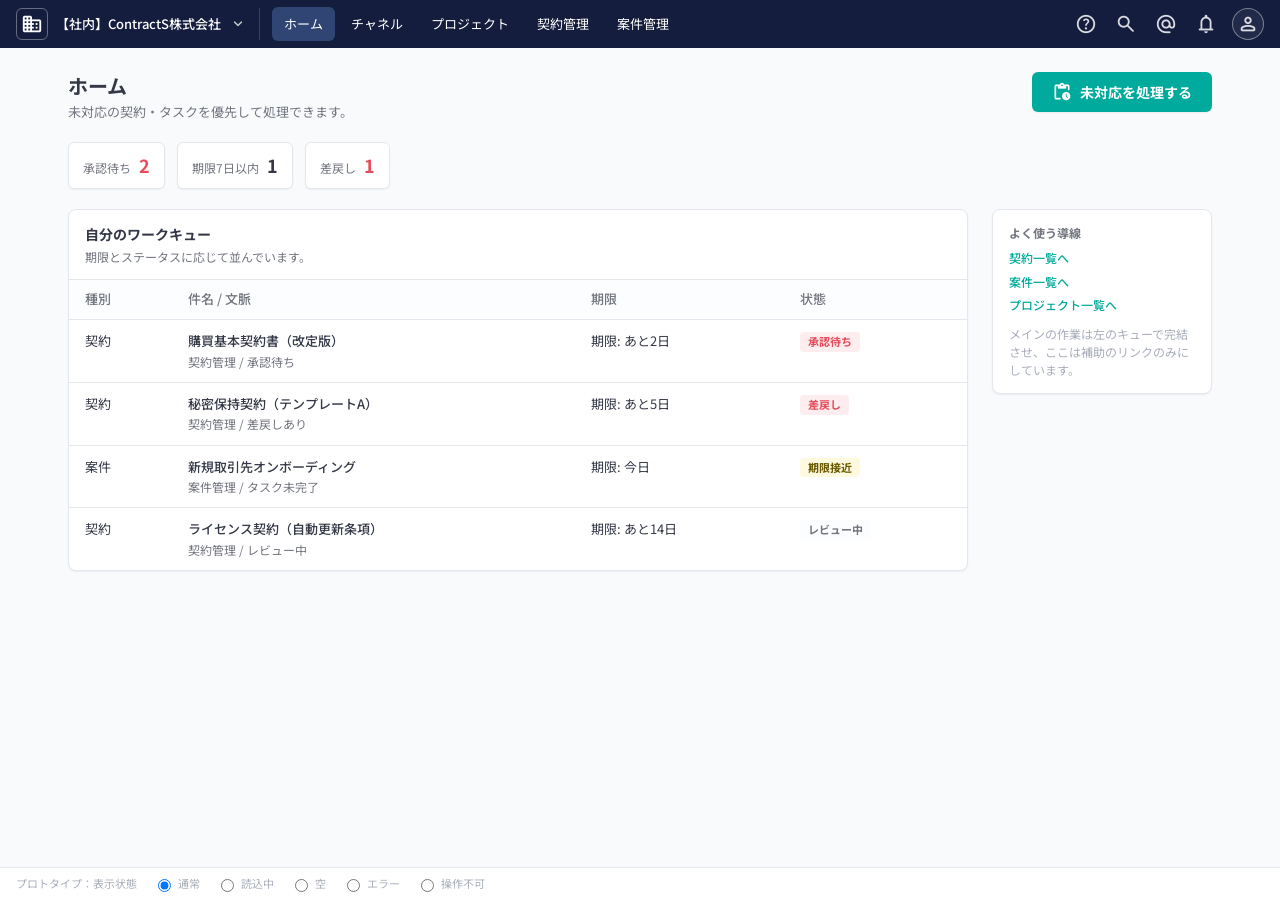
==== samples/clm-home-pending/clm-home-pending-primary.html @ 8ddfb762 "20260402" ====
<!DOCTYPE html>
<html lang="ja">
  <head>
    <meta charset="UTF-8" />
    <meta name="viewport" content="width=device-width, initial-scale=1.0" />
    <title>ContractS CLM — ホーム（未対応優先）</title>
    <link rel="preconnect" href="https://fonts.googleapis.com" />
    <link rel="preconnect" href="https://fonts.gstatic.com" crossorigin />
    <link
      href="https://fonts.googleapis.com/css2?family=Noto+Sans+JP:wght@400;500;700&display=swap"
      rel="stylesheet"
    />
    <link
      href="https://fonts.googleapis.com/css2?family=Material+Symbols+Rounded:opsz,wght,FILL,GRAD@24,400,0,0"
      rel="stylesheet"
    />
    <style>
      :root {
        --nav-bg: #141d3d;
        --nav-active: #314574;
        --nav-divider: rgba(255, 255, 255, 0.16);
        --text-inverse: #ffffff;
        --icon-muted: rgba(255, 255, 255, 0.84);
        --brand-primary: #00aa9c;
        --brand-dark: #008479;
        --page-bg: #f8fafc;
        --text-strong: #353947;
        --text-section: #73767f;
        --text-muted: #a8adba;
        --border-input: #e4e7ed;
        --table-header: #fcfdfe;
        --danger: #e64c5b;
        --danger-subtle: #fdedee;
        --warning-bg: #fff9e0;
        --radius: 6px;
        --shadow-card: 0 1px 2px rgba(20, 29, 61, 0.06);
      }

      * {
        box-sizing: border-box;
      }

      body {
        margin: 0;
        font-family: "Noto Sans JP", sans-serif;
        font-size: 14px;
        line-height: 1.43;
        color: var(--text-strong);
        background: var(--page-bg);
        min-height: 100vh;
        display: flex;
        flex-direction: column;
      }

      .material-symbols-rounded {
        font-size: 22px;
        font-variation-settings: "FILL" 0, "wght" 400, "GRAD" 0, "opsz" 24;
        vertical-align: middle;
        line-height: 1;
      }

      /* Navbar — components/navbar.md */
      .navbar {
        display: flex;
        align-items: center;
        height: 48px;
        padding: 0 16px;
        background: var(--nav-bg);
        color: var(--text-inverse);
        flex-shrink: 0;
        gap: 0;
      }

      .navbar__product {
        display: flex;
        align-items: center;
        gap: 8px;
        padding-right: 12px;
        border-right: 1px solid var(--nav-divider);
        margin-right: 12px;
      }

      .navbar__logo {
        width: 32px;
        height: 32px;
        border: 1px solid rgba(255, 255, 255, 0.35);
        border-radius: var(--radius);
        display: flex;
        align-items: center;
        justify-content: center;
        background: transparent;
        color: var(--text-inverse);
        cursor: pointer;
        padding: 0;
      }

      .navbar__company {
        font-size: 13px;
        font-weight: 500;
        white-space: nowrap;
      }

      .navbar__caret {
        opacity: 0.75;
        font-size: 18px !important;
      }

      .navbar__nav {
        display: flex;
        align-items: center;
        gap: 4px;
        flex: 1;
        min-width: 0;
      }

      .navbar__link {
        color: var(--text-inverse);
        text-decoration: none;
        padding: 8px 12px;
        border-radius: var(--radius);
        font-size: 13px;
        white-space: nowrap;
      }

      .navbar__link:hover {
        background: rgba(255, 255, 255, 0.08);
      }

      .navbar__link--active {
        background: var(--nav-active);
      }

      .navbar__utils {
        display: flex;
        align-items: center;
        gap: 4px;
        margin-left: auto;
      }

      .navbar__icon-btn {
        width: 36px;
        height: 36px;
        border: none;
        background: transparent;
        color: var(--icon-muted);
        border-radius: var(--radius);
        cursor: pointer;
        display: flex;
        align-items: center;
        justify-content: center;
        padding: 0;
      }

      .navbar__icon-btn:hover {
        color: var(--text-inverse);
        background: rgba(255, 255, 255, 0.08);
      }

      .navbar__avatar {
        width: 32px;
        height: 32px;
        border-radius: 50%;
        border: 1px solid rgba(255, 255, 255, 0.4);
        display: flex;
        align-items: center;
        justify-content: center;
        margin-left: 4px;
        color: var(--icon-muted);
        background: rgba(255, 255, 255, 0.06);
      }

      .page {
        flex: 1;
        padding: 24px 28px 80px;
        max-width: 1200px;
        width: 100%;
        margin: 0 auto;
      }

      .page-header {
        display: flex;
        flex-wrap: wrap;
        align-items: flex-start;
        justify-content: space-between;
        gap: 16px;
        margin-bottom: 20px;
      }

      .page-header__titles h1 {
        margin: 0 0 4px;
        font-size: 20px;
        font-weight: 700;
        line-height: 1.35;
      }

      .page-header__titles p {
        margin: 0;
        font-size: 13px;
        color: var(--text-section);
      }

      .btn-primary {
        display: inline-flex;
        align-items: center;
        justify-content: center;
        gap: 8px;
        padding: 10px 20px;
        font-size: 14px;
        font-weight: 700;
        font-family: inherit;
        color: #fff;
        background: var(--brand-primary);
        border: none;
        border-radius: var(--radius);
        cursor: pointer;
        box-shadow: var(--shadow-card);
      }

      .btn-primary:hover:not(:disabled) {
        background: var(--brand-dark);
      }

      .btn-primary:focus-visible {
        outline: 2px solid var(--brand-primary);
        outline-offset: 2px;
      }

      .btn-primary:disabled {
        opacity: 0.45;
        cursor: not-allowed;
        box-shadow: none;
      }

      .summary {
        display: flex;
        flex-wrap: wrap;
        gap: 12px;
        margin-bottom: 20px;
      }

      .summary__item {
        display: flex;
        align-items: baseline;
        gap: 8px;
        padding: 10px 14px;
        background: #fff;
        border: 1px solid var(--border-input);
        border-radius: var(--radius);
        box-shadow: var(--shadow-card);
        cursor: pointer;
        font: inherit;
        color: inherit;
        text-align: left;
      }

      .summary__item:hover {
        border-color: var(--brand-primary);
      }

      .summary__item:focus-visible {
        outline: 2px solid var(--brand-primary);
        outline-offset: 1px;
      }

      .summary__label {
        font-size: 12px;
        color: var(--text-section);
      }

      .summary__value {
        font-size: 18px;
        font-weight: 700;
        color: var(--text-strong);
      }

      .summary__value--danger {
        color: var(--danger);
      }

      .layout {
        display: grid;
        grid-template-columns: 1fr 220px;
        gap: 24px;
        align-items: start;
      }

      @media (max-width: 900px) {
        .layout {
          grid-template-columns: 1fr;
        }
      }

      .panel {
        background: #fff;
        border: 1px solid var(--border-input);
        border-radius: 8px;
        box-shadow: var(--shadow-card);
        overflow: hidden;
      }

      .panel__head {
        padding: 14px 16px;
        border-bottom: 1px solid var(--border-input);
        display: flex;
        align-items: center;
        justify-content: space-between;
        gap: 12px;
        flex-wrap: wrap;
      }

      .panel__head h2 {
        margin: 0;
        font-size: 14px;
        font-weight: 700;
      }

      .panel__head p {
        margin: 4px 0 0;
        font-size: 12px;
        color: var(--text-section);
      }

      .filter-row {
        display: flex;
        flex-wrap: wrap;
        gap: 8px;
        align-items: center;
      }

      .filter-chip {
        font-size: 12px;
        padding: 4px 10px;
        border-radius: 999px;
        border: 1px solid var(--border-input);
        background: #fff;
        cursor: pointer;
        font-family: inherit;
        color: var(--text-section);
      }

      .filter-chip--on {
        border-color: var(--brand-primary);
        background: #dff3f1;
        color: var(--brand-dark);
        font-weight: 700;
      }

      table {
        width: 100%;
        border-collapse: collapse;
        font-size: 13px;
      }

      th {
        text-align: left;
        padding: 10px 16px;
        background: var(--table-header);
        color: var(--text-section);
        font-weight: 500;
        border-bottom: 1px solid var(--border-input);
        white-space: nowrap;
      }

      td {
        padding: 12px 16px;
        border-bottom: 1px solid var(--border-input);
        vertical-align: top;
      }

      tr:last-child td {
        border-bottom: none;
      }

      tbody tr {
        cursor: pointer;
      }

      tbody tr:hover {
        background: #f8fafc;
      }

      tbody tr.is-focused {
        outline: 2px solid var(--brand-primary);
        outline-offset: -2px;
        background: #f1fafb;
      }

      .cell-title {
        font-weight: 500;
        color: var(--text-strong);
      }

      .cell-meta {
        font-size: 12px;
        color: var(--text-section);
        margin-top: 2px;
      }

      .badge {
        display: inline-block;
        font-size: 11px;
        font-weight: 700;
        padding: 2px 8px;
        border-radius: 4px;
        white-space: nowrap;
      }

      .badge--attention {
        background: var(--danger-subtle);
        color: var(--danger);
      }

      .badge--due {
        background: var(--warning-bg);
        color: #6b5900;
      }

      .badge--neutral {
        background: var(--table-header);
        color: var(--text-section);
      }

      .support {
        font-size: 12px;
      }

      .support h3 {
        margin: 0 0 8px;
        font-size: 12px;
        font-weight: 700;
        color: var(--text-section);
      }

      .support ul {
        margin: 0;
        padding: 0;
        list-style: none;
      }

      .support li {
        margin-bottom: 6px;
      }

      .support a {
        color: var(--brand-primary);
        text-decoration: none;
        font-weight: 500;
      }

      .support a:hover {
        text-decoration: underline;
      }

      .support p {
        margin: 12px 0 0;
        color: var(--text-muted);
        line-height: 1.5;
      }

      .empty-block,
      .error-block {
        padding: 40px 24px;
        text-align: center;
      }

      .empty-block p,
      .error-block p {
        margin: 0 0 12px;
        color: var(--text-section);
        font-size: 13px;
      }

      .error-block {
        background: var(--danger-subtle);
      }

      .error-block p {
        color: var(--danger);
        font-weight: 500;
      }

      .btn-ghost {
        font-size: 13px;
        padding: 8px 14px;
        border: 1px solid var(--border-input);
        background: #fff;
        border-radius: var(--radius);
        cursor: pointer;
        font-family: inherit;
      }

      .skeleton {
        animation: sk 1.2s ease-in-out infinite;
        background: linear-gradient(
          90deg,
          #eef1f6 0%,
          #f5f7fa 50%,
          #eef1f6 100%
        );
        background-size: 200% 100%;
        border-radius: 4px;
        height: 14px;
      }

      @keyframes sk {
        0% {
          background-position: 100% 0;
        }
        100% {
          background-position: -100% 0;
        }
      }

      .prototype-footnote {
        position: fixed;
        bottom: 0;
        left: 0;
        right: 0;
        padding: 8px 16px;
        background: #fff;
        border-top: 1px solid var(--border-input);
        font-size: 11px;
        color: var(--text-muted);
        display: flex;
        flex-wrap: wrap;
        align-items: center;
        gap: 8px 16px;
        z-index: 10;
      }

      .prototype-footnote label {
        display: inline-flex;
        align-items: center;
        gap: 4px;
        cursor: pointer;
      }

      .live-region {
        position: absolute;
        width: 1px;
        height: 1px;
        padding: 0;
        margin: -1px;
        overflow: hidden;
        clip: rect(0, 0, 0, 0);
        border: 0;
      }
    </style>
  </head>
  <body>
    <header class="navbar" aria-label="グローバルナビゲーション">
      <div class="navbar__product">
        <button type="button" class="navbar__logo" aria-label="テナントメニュー">
          <span class="material-symbols-rounded">domain</span>
        </button>
        <span class="navbar__company">【社内】ContractS株式会社</span>
        <span class="material-symbols-rounded navbar__caret" aria-hidden="true"
          >expand_more</span
        >
      </div>
      <nav class="navbar__nav" aria-label="主要メニュー">
        <a class="navbar__link navbar__link--active" href="#">ホーム</a>
        <a class="navbar__link" href="#">チャネル</a>
        <a class="navbar__link" href="#">プロジェクト</a>
        <a class="navbar__link" href="#">契約管理</a>
        <a class="navbar__link" href="#">案件管理</a>
      </nav>
      <div class="navbar__utils">
        <button type="button" class="navbar__icon-btn" aria-label="ヘルプ">
          <span class="material-symbols-rounded">help</span>
        </button>
        <button type="button" class="navbar__icon-btn" aria-label="検索">
          <span class="material-symbols-rounded">search</span>
        </button>
        <button type="button" class="navbar__icon-btn" aria-label="アカウント">
          <span class="material-symbols-rounded">alternate_email</span>
        </button>
        <button type="button" class="navbar__icon-btn" aria-label="通知">
          <span class="material-symbols-rounded">notifications</span>
        </button>
        <div class="navbar__avatar" aria-hidden="true">
          <span class="material-symbols-rounded">person</span>
        </div>
      </div>
    </header>

    <main class="page" id="main">
      <div class="page-header">
        <div class="page-header__titles">
          <h1>ホーム</h1>
          <p>未対応の契約・タスクを優先して処理できます。</p>
        </div>
        <button
          type="button"
          class="btn-primary"
          id="btnProcessPending"
          title="未対応の一覧へスクロールし、先頭項目を強調します"
        >
          <span class="material-symbols-rounded" style="font-size: 20px"
            >pending_actions</span
          >
          未対応を処理する
        </button>
      </div>

      <section class="summary" id="summary" aria-label="要約"></section>

      <div class="layout">
        <div class="panel" id="queuePanel">
          <div class="panel__head">
            <div>
              <h2 id="queueTitle">自分のワークキュー</h2>
              <p id="queueDesc">期限とステータスに応じて並んでいます。</p>
            </div>
            <div class="filter-row" id="filterRow" hidden></div>
          </div>
          <div id="tableHost"></div>
        </div>
        <aside class="support panel" style="padding: 14px 16px" aria-label="ショートカット">
          <h3>よく使う導線</h3>
          <ul>
            <li><a href="#">契約一覧へ</a></li>
            <li><a href="#">案件一覧へ</a></li>
            <li><a href="#">プロジェクト一覧へ</a></li>
          </ul>
          <p>メインの作業は左のキューで完結させ、ここは補助のリンクのみにしています。</p>
        </aside>
      </div>
    </main>

    <div class="prototype-footnote" aria-hidden="false">
      <span>プロトタイプ：表示状態</span>
      <label
        ><input type="radio" name="uiState" value="default" checked /> 通常</label
      >
      <label><input type="radio" name="uiState" value="loading" /> 読込中</label>
      <label><input type="radio" name="uiState" value="empty" /> 空</label>
      <label><input type="radio" name="uiState" value="error" /> エラー</label>
      <label
        ><input type="radio" name="uiState" value="disabled" /> 操作不可</label
      >
    </div>

    <div class="live-region" id="live" aria-live="polite"></div>

    <script>
      (function () {
        const ROWS = [
          {
            kind: "契約",
            title: "購買基本契約書（改定版）",
            meta: "契約管理 / 承認待ち",
            due: "期限: あと2日",
            badge: "承認待ち",
            badgeVariant: "attention",
            filter: "approval",
          },
          {
            kind: "契約",
            title: "秘密保持契約（テンプレートA）",
            meta: "契約管理 / 差戻しあり",
            due: "期限: あと5日",
            badge: "差戻し",
            badgeVariant: "attention",
            filter: "returned",
          },
          {
            kind: "案件",
            title: "新規取引先オンボーディング",
            meta: "案件管理 / タスク未完了",
            due: "期限: 今日",
            badge: "期限接近",
            badgeVariant: "due",
            filter: "due",
          },
          {
            kind: "契約",
            title: "ライセンス契約（自動更新条項）",
            meta: "契約管理 / レビュー中",
            due: "期限: あと14日",
            badge: "レビュー中",
            badgeVariant: "neutral",
            filter: "other",
          },
        ];

        const summaryConfig = [
          { key: "approval", label: "承認待ち", value: 2, danger: true },
          { key: "due", label: "期限7日以内", value: 1, danger: false },
          { key: "returned", label: "差戻し", value: 1, danger: true },
        ];

        let uiState = "default";
        let activeFilter = null;

        const els = {
          summary: document.getElementById("summary"),
          tableHost: document.getElementById("tableHost"),
          filterRow: document.getElementById("filterRow"),
          queueTitle: document.getElementById("queueTitle"),
          queueDesc: document.getElementById("queueDesc"),
          btn: document.getElementById("btnProcessPending"),
          live: document.getElementById("live"),
        };

        function announce(msg) {
          els.live.textContent = "";
          requestAnimationFrame(function () {
            els.live.textContent = msg;
          });
        }

        function filteredRows() {
          if (!activeFilter) return ROWS.slice();
          return ROWS.filter(function (r) {
            return r.filter === activeFilter;
          });
        }

        function renderSummary() {
          els.summary.innerHTML = "";
          if (uiState === "loading") {
            for (let i = 0; i < 3; i++) {
              const d = document.createElement("div");
              d.className = "summary__item";
              d.style.cursor = "default";
              d.innerHTML =
                '<span class="summary__label skeleton" style="width:72px"></span><span class="summary__value skeleton" style="width:32px;height:22px"></span>';
              els.summary.appendChild(d);
            }
            return;
          }
          if (uiState === "empty") {
            const d = document.createElement("div");
            d.className = "summary__item";
            d.style.cursor = "default";
            d.innerHTML =
              '<span class="summary__label">未対応</span><span class="summary__value">0</span>';
            els.summary.appendChild(d);
            return;
          }
          if (uiState === "error") {
            const d = document.createElement("div");
            d.className = "summary__item";
            d.style.cursor = "default";
            d.innerHTML =
              '<span class="summary__label">要約</span><span class="summary__value">—</span>';
            els.summary.appendChild(d);
            return;
          }

          summaryConfig.forEach(function (c) {
            const btn = document.createElement("button");
            btn.type = "button";
            btn.className = "summary__item";
            btn.dataset.filter = c.key;
            btn.innerHTML =
              '<span class="summary__label">' +
              c.label +
              '</span><span class="summary__value' +
              (c.danger ? " summary__value--danger" : "") +
              '">' +
              c.value +
              "</span>";
            if (uiState === "disabled") {
              btn.disabled = true;
              btn.style.opacity = "0.55";
              btn.style.cursor = "not-allowed";
            } else {
              btn.addEventListener("click", function () {
                activeFilter = c.key;
                renderFilters();
                renderTable();
                announce(c.label + "で絞り込みました。");
                document.getElementById("queuePanel").scrollIntoView({
                  behavior: "smooth",
                  block: "start",
                });
              });
            }
            els.summary.appendChild(btn);
          });
        }

        function renderFilters() {
          els.filterRow.hidden =
            uiState !== "default" || activeFilter === null;
          if (els.filterRow.hidden) {
            els.filterRow.innerHTML = "";
            return;
          }
          const labels = { approval: "承認待ち", due: "期限7日以内", returned: "差戻し" };
          const chip = document.createElement("button");
          chip.type = "button";
          chip.className = "filter-chip filter-chip--on";
          chip.textContent = labels[activeFilter] + "で絞り込み";
          chip.addEventListener("click", function () {
            activeFilter = null;
            renderFilters();
            renderTable();
            announce("絞り込みを解除しました。");
          });
          els.filterRow.appendChild(chip);
        }

        function renderTable() {
          els.tableHost.innerHTML = "";

          if (uiState === "loading") {
            const wrap = document.createElement("div");
            wrap.style.padding = "16px";
            for (let r = 0; r < 5; r++) {
              const row = document.createElement("div");
              row.style.display = "flex";
              row.style.gap = "12px";
              row.style.marginBottom = "12px";
              row.innerHTML =
                '<div class="skeleton" style="flex:0 0 48px;height:36px"></div><div style="flex:1"><div class="skeleton" style="width:60%;margin-bottom:8px"></div><div class="skeleton" style="width:40%"></div></div>';
              wrap.appendChild(row);
            }
            els.tableHost.appendChild(wrap);
            return;
          }

          if (uiState === "empty") {
            const box = document.createElement("div");
            box.className = "empty-block";
            box.innerHTML =
              "<p>未対応の項目はありません。</p><button type=\"button\" class=\"btn-ghost\" id=\"goList\">契約一覧へ</button>";
            els.tableHost.appendChild(box);
            document.getElementById("goList")?.addEventListener("click", function () {
              announce("契約一覧へ遷移する想定です。");
            });
            return;
          }

          if (uiState === "error") {
            const box = document.createElement("div");
            box.className = "error-block";
            box.innerHTML =
              '<p>ワークキューを読み込めませんでした。</p><button type="button" class="btn-ghost" id="retryQueue">再試行</button>';
            els.tableHost.appendChild(box);
            document.getElementById("retryQueue")?.addEventListener("click", function () {
              uiState = "default";
              syncRadios();
              fullRender();
              announce("再読み込みしました。");
            });
            return;
          }

          const rows = filteredRows();
          const table = document.createElement("table");
          table.innerHTML =
            "<thead><tr><th>種別</th><th>件名 / 文脈</th><th>期限</th><th>状態</th></tr></thead>";
          const tb = document.createElement("tbody");
          rows.forEach(function (r, idx) {
            const tr = document.createElement("tr");
            tr.dataset.rowIndex = String(idx);
            tr.tabIndex = -1;
            tr.innerHTML =
              "<td>" +
              r.kind +
              '</td><td><div class="cell-title">' +
              r.title +
              '</div><div class="cell-meta">' +
              r.meta +
              "</div></td><td>" +
              r.due +
              '</td><td><span class="badge badge--' +
              r.badgeVariant +
              '">' +
              r.badge +
              "</span></td>";
            if (uiState === "disabled") {
              tr.style.opacity = "0.55";
              tr.style.cursor = "not-allowed";
            } else {
              tr.addEventListener("click", function () {
                announce("詳細画面へ遷移する想定です。");
              });
            }
            tb.appendChild(tr);
          });
          table.appendChild(tb);
          els.tableHost.appendChild(table);
        }

        function focusFirstPendingRow() {
          const tr = els.tableHost.querySelector("tbody tr");
          if (!tr) return;
          els.tableHost.querySelectorAll("tbody tr").forEach(function (r) {
            r.classList.remove("is-focused");
          });
          tr.classList.add("is-focused");
          tr.focus?.();
          tr.scrollIntoView({ behavior: "smooth", block: "nearest" });
        }

        function fullRender() {
          els.queueDesc.textContent =
            uiState === "empty"
              ? "現在、対応が必要な項目はありません。"
              : "期限とステータスに応じて並んでいます。";
          renderSummary();
          renderFilters();
          renderTable();
          els.btn.disabled = uiState === "disabled" || uiState === "loading";
          if (uiState === "disabled") {
            els.btn.title = "権限または設定により、この操作は現在できません。";
          } else {
            els.btn.title =
              "未対応の一覧へスクロールし、先頭項目を強調します";
          }
        }

        function syncRadios() {
          document.querySelectorAll('input[name="uiState"]').forEach(function (r) {
            r.checked = r.value === uiState;
          });
        }

        els.btn.addEventListener("click", function () {
          if (els.btn.disabled) return;
          activeFilter = null;
          renderFilters();
          renderTable();
          document.getElementById("queuePanel").scrollIntoView({
            behavior: "smooth",
            block: "start",
          });
          announce("未対応キューの先頭にフォーカスしました。");
          setTimeout(focusFirstPendingRow, 320);
        });

        document.querySelectorAll('input[name="uiState"]').forEach(function (r) {
          r.addEventListener("change", function () {
            if (!r.checked) return;
            uiState = r.value;
            activeFilter = null;
            fullRender();
          });
        });

        fullRender();
      })();
    </script>
  </body>
</html>
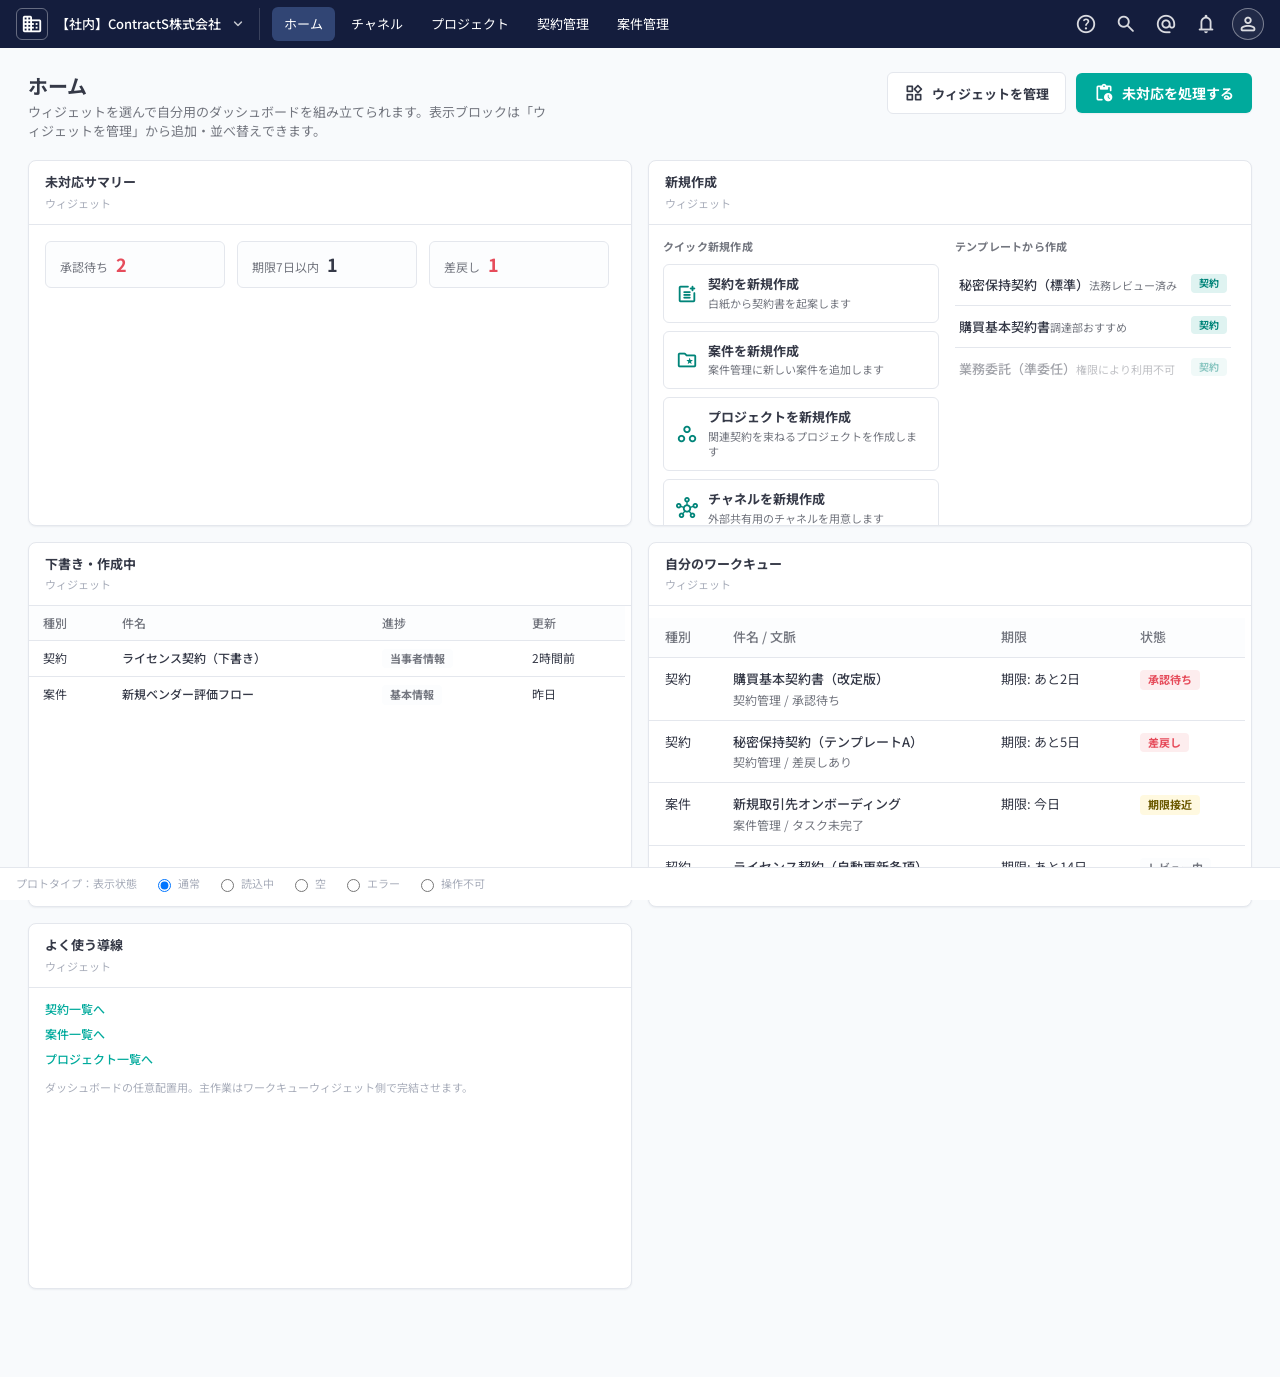
==== commit a7600d96: "2026040202" ====
--- a/samples/clm-home-pending/clm-home-pending-primary.html
+++ b/samples/clm-home-pending/clm-home-pending-primary.html
@@ -3,7 +3,7 @@
   <head>
     <meta charset="UTF-8" />
     <meta name="viewport" content="width=device-width, initial-scale=1.0" />
-    <title>ContractS CLM — ホーム（未対応優先）</title>
+    <title>ContractS CLM — ホーム（ウィジェットダッシュボード）</title>
     <link rel="preconnect" href="https://fonts.googleapis.com" />
     <link rel="preconnect" href="https://fonts.gstatic.com" crossorigin />
     <link
@@ -34,6 +34,8 @@
         --warning-bg: #fff9e0;
         --radius: 6px;
         --shadow-card: 0 1px 2px rgba(20, 29, 61, 0.06);
+        --modal-backdrop: rgba(20, 29, 61, 0.45);
+        --widget-content-height: 300px;
       }
 
       * {
@@ -59,7 +61,6 @@
         line-height: 1;
       }
 
-      /* Navbar — components/navbar.md */
       .navbar {
         display: flex;
         align-items: center;
@@ -68,7 +69,6 @@
         background: var(--nav-bg);
         color: var(--text-inverse);
         flex-shrink: 0;
-        gap: 0;
       }
 
       .navbar__product {
@@ -171,8 +171,8 @@
 
       .page {
         flex: 1;
-        padding: 24px 28px 80px;
-        max-width: 1200px;
+        padding: 24px 28px 88px;
+        max-width: 1400px;
         width: 100%;
         margin: 0 auto;
       }
@@ -197,6 +197,14 @@
         margin: 0;
         font-size: 13px;
         color: var(--text-section);
+        max-width: 520px;
+      }
+
+      .page-header__actions {
+        display: flex;
+        flex-wrap: wrap;
+        gap: 10px;
+        align-items: center;
       }
 
       .btn-primary {
@@ -204,7 +212,7 @@
         align-items: center;
         justify-content: center;
         gap: 8px;
-        padding: 10px 20px;
+        padding: 10px 18px;
         font-size: 14px;
         font-weight: 700;
         font-family: inherit;
@@ -231,100 +239,333 @@
         box-shadow: none;
       }
 
-      .summary {
-        display: flex;
-        flex-wrap: wrap;
-        gap: 12px;
-        margin-bottom: 20px;
-      }
-
-      .summary__item {
-        display: flex;
-        align-items: baseline;
+      .btn-secondary {
+        display: inline-flex;
+        align-items: center;
         gap: 8px;
-        padding: 10px 14px;
+        padding: 10px 16px;
+        font-size: 13px;
+        font-weight: 700;
+        font-family: inherit;
+        color: var(--text-strong);
         background: #fff;
         border: 1px solid var(--border-input);
         border-radius: var(--radius);
-        box-shadow: var(--shadow-card);
         cursor: pointer;
-        font: inherit;
-        color: inherit;
-        text-align: left;
-      }
-
-      .summary__item:hover {
+      }
+
+      .btn-secondary:hover:not(:disabled) {
         border-color: var(--brand-primary);
-      }
-
-      .summary__item:focus-visible {
-        outline: 2px solid var(--brand-primary);
-        outline-offset: 1px;
-      }
-
-      .summary__label {
-        font-size: 12px;
+        color: var(--brand-dark);
+      }
+
+      .btn-secondary:disabled {
+        opacity: 0.45;
+        cursor: not-allowed;
+      }
+
+      .dashboard {
+        display: flex;
+        flex-direction: column;
+        gap: 16px;
+      }
+
+      .dashboard__empty {
+        padding: 48px 24px;
+        text-align: center;
+        background: #fff;
+        border: 1px dashed var(--border-input);
+        border-radius: 8px;
         color: var(--text-section);
-      }
-
-      .summary__value {
-        font-size: 18px;
-        font-weight: 700;
-        color: var(--text-strong);
-      }
-
-      .summary__value--danger {
-        color: var(--danger);
-      }
-
-      .layout {
-        display: grid;
-        grid-template-columns: 1fr 220px;
-        gap: 24px;
-        align-items: start;
-      }
-
-      @media (max-width: 900px) {
-        .layout {
-          grid-template-columns: 1fr;
-        }
-      }
-
-      .panel {
+        font-size: 14px;
+      }
+
+      .dashboard__empty button {
+        margin-top: 12px;
+      }
+
+      .widget {
         background: #fff;
         border: 1px solid var(--border-input);
         border-radius: 8px;
         box-shadow: var(--shadow-card);
         overflow: hidden;
-      }
-
-      .panel__head {
-        padding: 14px 16px;
+        min-width: 0;
+        display: flex;
+        flex-direction: column;
+        min-height: 0;
+      }
+
+      .widget--span-full {
+        grid-column: 1 / -1;
+      }
+
+      .widget__head {
+        padding: 12px 16px;
         border-bottom: 1px solid var(--border-input);
         display: flex;
         align-items: center;
         justify-content: space-between;
+        gap: 8px;
+        flex-shrink: 0;
+        min-height: 48px;
+        box-sizing: border-box;
+      }
+
+      .widget__head h2 {
+        margin: 0;
+        font-size: 13px;
+        font-weight: 700;
+        color: var(--text-strong);
+      }
+
+      .widget__head span {
+        font-size: 11px;
+        color: var(--text-muted);
+        font-weight: 400;
+      }
+
+      .widget__body {
+        padding: 0;
+      }
+
+      .widget__body-outer {
+        flex: 1 1 auto;
+        min-height: var(--widget-content-height);
+        height: var(--widget-content-height);
+        max-height: var(--widget-content-height);
+        overflow-x: auto;
+        overflow-y: auto;
+        scrollbar-gutter: stable;
+      }
+
+      .widget__body-outer::-webkit-scrollbar {
+        width: 6px;
+      }
+
+      .widget__body-outer::-webkit-scrollbar-thumb {
+        background: var(--border-input);
+        border-radius: 3px;
+      }
+
+      .dashboard-grid {
+        display: grid;
+        grid-template-columns: repeat(12, 1fr);
+        gap: 16px;
+        align-items: stretch;
+      }
+
+      /* 1画面に横並びで2ウィジェット（各6/12カラム） */
+      .dashboard-grid > .widget {
+        grid-column: span 6;
+      }
+
+      @media (max-width: 960px) {
+        .dashboard-grid > .widget {
+          grid-column: 1 / -1;
+        }
+
+        :root {
+          --widget-content-height: min(300px, 48vh);
+        }
+      }
+
+      .create-widget-inner {
+        display: grid;
+        grid-template-columns: 1fr 1fr;
+        gap: 16px;
+        padding: 14px;
+      }
+
+      /* ウィジェット幅が半分のときは新規作成ブロックを縦積み */
+      @media (max-width: 1200px) {
+        .create-widget-inner {
+          grid-template-columns: 1fr;
+        }
+      }
+
+      .create-section__title {
+        margin: 0 0 10px;
+        font-size: 11px;
+        font-weight: 700;
+        color: var(--text-section);
+        letter-spacing: 0.02em;
+      }
+
+      .create-actions {
+        display: flex;
+        flex-direction: column;
+        gap: 8px;
+      }
+
+      .create-action-btn {
+        display: flex;
+        align-items: center;
+        gap: 10px;
+        padding: 10px 12px;
+        border: 1px solid var(--border-input);
+        background: #fff;
+        border-radius: var(--radius);
+        cursor: pointer;
+        text-align: left;
+        font: inherit;
+        color: var(--text-strong);
+        transition: border-color 0.12s ease, background 0.12s ease;
+      }
+
+      .create-action-btn .material-symbols-rounded {
+        color: var(--brand-dark);
+        font-size: 22px;
+      }
+
+      .create-action-btn:hover:not(:disabled) {
+        border-color: var(--brand-primary);
+        background: #f1fafb;
+      }
+
+      .create-action-btn:disabled {
+        opacity: 0.45;
+        cursor: not-allowed;
+      }
+
+      .create-action-btn__text strong {
+        display: block;
+        font-size: 13px;
+        font-weight: 700;
+      }
+
+      .create-action-btn__text span {
+        display: block;
+        font-size: 11px;
+        color: var(--text-section);
+        margin-top: 2px;
+      }
+
+      .template-list {
+        margin: 0;
+        padding: 0;
+        list-style: none;
+      }
+
+      .template-list li {
+        border-bottom: 1px solid var(--border-input);
+      }
+
+      .template-list li:last-child {
+        border-bottom: none;
+      }
+
+      .template-list button {
+        width: 100%;
+        display: flex;
+        align-items: flex-start;
+        justify-content: space-between;
         gap: 12px;
+        padding: 10px 4px;
+        border: none;
+        background: transparent;
+        cursor: pointer;
+        font: inherit;
+        text-align: left;
+        color: inherit;
+        border-radius: 4px;
+      }
+
+      .template-list button:hover:not(:disabled) {
+        background: var(--page-bg);
+      }
+
+      .template-list button:disabled {
+        opacity: 0.45;
+        cursor: not-allowed;
+      }
+
+      .template-list__name {
+        font-size: 13px;
+        font-weight: 500;
+        color: var(--text-strong);
+      }
+
+      .template-list__meta {
+        font-size: 11px;
+        color: var(--text-section);
+        margin-top: 2px;
+      }
+
+      .template-list__kind {
+        flex-shrink: 0;
+        font-size: 10px;
+        font-weight: 700;
+        color: var(--brand-dark);
+        background: #dff3f1;
+        padding: 2px 8px;
+        border-radius: 4px;
+      }
+
+      .drafts-table-wrap {
+        overflow-x: auto;
+      }
+
+      .drafts-table-wrap table {
+        font-size: 12px;
+      }
+
+      .drafts-table-wrap th,
+      .drafts-table-wrap td {
+        padding: 8px 14px;
+      }
+
+      .kpi-row {
+        display: flex;
         flex-wrap: wrap;
-      }
-
-      .panel__head h2 {
-        margin: 0;
-        font-size: 14px;
-        font-weight: 700;
-      }
-
-      .panel__head p {
-        margin: 4px 0 0;
+        gap: 12px;
+        padding: 16px;
+      }
+
+      .kpi-tile {
+        flex: 1 1 140px;
+        min-width: 120px;
+        display: flex;
+        align-items: baseline;
+        gap: 8px;
+        padding: 10px 14px;
+        border: 1px solid var(--border-input);
+        border-radius: var(--radius);
+        cursor: pointer;
+        font: inherit;
+        color: inherit;
+        text-align: left;
+        background: var(--table-header);
+      }
+
+      .kpi-tile:hover:not(:disabled) {
+        border-color: var(--brand-primary);
+      }
+
+      .kpi-tile:disabled {
+        opacity: 0.55;
+        cursor: not-allowed;
+      }
+
+      .kpi-tile__label {
         font-size: 12px;
         color: var(--text-section);
       }
 
+      .kpi-tile__value {
+        font-size: 18px;
+        font-weight: 700;
+      }
+
+      .kpi-tile__value--danger {
+        color: var(--danger);
+      }
+
       .filter-row {
+        padding: 0 16px 12px;
         display: flex;
         flex-wrap: wrap;
         gap: 8px;
-        align-items: center;
       }
 
       .filter-chip {
@@ -420,46 +661,67 @@
         color: var(--text-section);
       }
 
-      .support {
+      .shortcuts-body {
+        padding: 12px 16px 16px;
         font-size: 12px;
       }
 
-      .support h3 {
-        margin: 0 0 8px;
-        font-size: 12px;
-        font-weight: 700;
-        color: var(--text-section);
-      }
-
-      .support ul {
+      .shortcuts-body ul {
         margin: 0;
         padding: 0;
         list-style: none;
       }
 
-      .support li {
-        margin-bottom: 6px;
-      }
-
-      .support a {
+      .shortcuts-body li {
+        margin-bottom: 8px;
+      }
+
+      .shortcuts-body a {
         color: var(--brand-primary);
         text-decoration: none;
         font-weight: 500;
       }
 
-      .support a:hover {
+      .shortcuts-body a:hover {
         text-decoration: underline;
       }
 
-      .support p {
+      .shortcuts-body p {
         margin: 12px 0 0;
         color: var(--text-muted);
         line-height: 1.5;
+        font-size: 11px;
+      }
+
+      .news-body {
+        padding: 12px 16px 16px;
+        font-size: 13px;
+      }
+
+      .news-item {
+        padding: 10px 0;
+        border-bottom: 1px solid var(--border-input);
+      }
+
+      .news-item:last-child {
+        border-bottom: none;
+        padding-bottom: 0;
+      }
+
+      .news-item__date {
+        font-size: 11px;
+        color: var(--text-muted);
+        margin-bottom: 4px;
+      }
+
+      .news-item__title {
+        font-weight: 500;
+        color: var(--text-strong);
       }
 
       .empty-block,
       .error-block {
-        padding: 40px 24px;
+        padding: 32px 20px;
         text-align: center;
       }
 
@@ -509,6 +771,163 @@
         100% {
           background-position: -100% 0;
         }
+      }
+
+      .modal-backdrop {
+        position: fixed;
+        inset: 0;
+        background: var(--modal-backdrop);
+        z-index: 100;
+        display: flex;
+        align-items: center;
+        justify-content: center;
+        padding: 24px;
+        opacity: 0;
+        pointer-events: none;
+        transition: opacity 0.15s ease;
+      }
+
+      .modal-backdrop.is-open {
+        opacity: 1;
+        pointer-events: auto;
+      }
+
+      .modal {
+        background: #fff;
+        border-radius: 8px;
+        box-shadow: 0 12px 40px rgba(20, 29, 61, 0.18);
+        width: 100%;
+        max-width: 480px;
+        max-height: min(88vh, 640px);
+        display: flex;
+        flex-direction: column;
+        overflow: hidden;
+      }
+
+      .modal__head {
+        padding: 16px 20px;
+        border-bottom: 1px solid var(--border-input);
+        display: flex;
+        align-items: flex-start;
+        justify-content: space-between;
+        gap: 12px;
+      }
+
+      .modal__head h2 {
+        margin: 0;
+        font-size: 16px;
+        font-weight: 700;
+      }
+
+      .modal__head p {
+        margin: 6px 0 0;
+        font-size: 12px;
+        color: var(--text-section);
+        line-height: 1.45;
+      }
+
+      .modal__close {
+        flex-shrink: 0;
+        width: 36px;
+        height: 36px;
+        border: none;
+        background: transparent;
+        border-radius: var(--radius);
+        cursor: pointer;
+        color: var(--text-section);
+        display: flex;
+        align-items: center;
+        justify-content: center;
+      }
+
+      .modal__close:hover {
+        background: var(--page-bg);
+        color: var(--text-strong);
+      }
+
+      .modal__body {
+        padding: 16px 20px;
+        overflow-y: auto;
+        flex: 1;
+      }
+
+      .modal__foot {
+        padding: 12px 20px 16px;
+        border-top: 1px solid var(--border-input);
+        display: flex;
+        justify-content: flex-end;
+        gap: 10px;
+        flex-wrap: wrap;
+      }
+
+      .widget-picker__item {
+        display: flex;
+        align-items: flex-start;
+        gap: 12px;
+        padding: 12px 0;
+        border-bottom: 1px solid var(--border-input);
+      }
+
+      .widget-picker__item:last-child {
+        border-bottom: none;
+      }
+
+      .widget-picker__item input {
+        margin-top: 3px;
+        width: 16px;
+        height: 16px;
+        accent-color: var(--brand-primary);
+      }
+
+      .widget-picker__text strong {
+        display: block;
+        font-size: 14px;
+        font-weight: 700;
+        margin-bottom: 4px;
+      }
+
+      .widget-picker__text span {
+        font-size: 12px;
+        color: var(--text-section);
+        line-height: 1.45;
+      }
+
+      .order-hint {
+        font-size: 11px;
+        color: var(--text-muted);
+        margin-top: 12px;
+        line-height: 1.5;
+      }
+
+      .order-list {
+        list-style: none;
+        margin: 12px 0 0;
+        padding: 0;
+      }
+
+      .order-list li {
+        display: flex;
+        align-items: center;
+        gap: 8px;
+        padding: 6px 0;
+        font-size: 13px;
+      }
+
+      .order-list button {
+        width: 28px;
+        height: 28px;
+        border: 1px solid var(--border-input);
+        background: #fff;
+        border-radius: 4px;
+        cursor: pointer;
+        font-size: 14px;
+        line-height: 1;
+        color: var(--text-section);
+      }
+
+      .order-list button:disabled {
+        opacity: 0.35;
+        cursor: not-allowed;
       }
 
       .prototype-footnote {
@@ -588,45 +1007,74 @@
       <div class="page-header">
         <div class="page-header__titles">
           <h1>ホーム</h1>
-          <p>未対応の契約・タスクを優先して処理できます。</p>
+          <p>
+            ウィジェットを選んで自分用のダッシュボードを組み立てられます。表示ブロックは「ウィジェットを管理」から追加・並べ替えできます。
+          </p>
         </div>
-        <button
-          type="button"
-          class="btn-primary"
-          id="btnProcessPending"
-          title="未対応の一覧へスクロールし、先頭項目を強調します"
-        >
-          <span class="material-symbols-rounded" style="font-size: 20px"
-            >pending_actions</span
+        <div class="page-header__actions">
+          <button type="button" class="btn-secondary" id="btnWidgetModal">
+            <span class="material-symbols-rounded" style="font-size: 20px"
+              >widgets</span
+            >
+            ウィジェットを管理
+          </button>
+          <button
+            type="button"
+            class="btn-primary"
+            id="btnProcessPending"
+            title="ワークキューウィジェットへ移動し、先頭行を強調します"
           >
-          未対応を処理する
-        </button>
+            <span class="material-symbols-rounded" style="font-size: 20px"
+              >pending_actions</span
+            >
+            未対応を処理する
+          </button>
+        </div>
       </div>
 
-      <section class="summary" id="summary" aria-label="要約"></section>
-
-      <div class="layout">
-        <div class="panel" id="queuePanel">
-          <div class="panel__head">
-            <div>
-              <h2 id="queueTitle">自分のワークキュー</h2>
-              <p id="queueDesc">期限とステータスに応じて並んでいます。</p>
-            </div>
-            <div class="filter-row" id="filterRow" hidden></div>
+      <div class="dashboard" id="dashboard"></div>
+    </main>
+
+    <div
+      class="modal-backdrop"
+      id="widgetModal"
+      role="dialog"
+      aria-modal="true"
+      aria-labelledby="widgetModalTitle"
+      hidden
+    >
+      <div class="modal">
+        <div class="modal__head">
+          <div>
+            <h2 id="widgetModalTitle">ウィジェットを管理</h2>
+            <p>
+              チェックをオンにしたブロックだけをホームに表示します。並び順は一覧の上下ボタンで変更できます。
+            </p>
           </div>
-          <div id="tableHost"></div>
+          <button
+            type="button"
+            class="modal__close"
+            id="widgetModalClose"
+            aria-label="閉じる"
+          >
+            <span class="material-symbols-rounded">close</span>
+          </button>
         </div>
-        <aside class="support panel" style="padding: 14px 16px" aria-label="ショートカット">
-          <h3>よく使う導線</h3>
-          <ul>
-            <li><a href="#">契約一覧へ</a></li>
-            <li><a href="#">案件一覧へ</a></li>
-            <li><a href="#">プロジェクト一覧へ</a></li>
-          </ul>
-          <p>メインの作業は左のキューで完結させ、ここは補助のリンクのみにしています。</p>
-        </aside>
+        <div class="modal__body">
+          <div id="widgetCheckboxes"></div>
+          <p class="order-hint">表示するウィジェットの並び（上から順に配置されます）</p>
+          <ul class="order-list" id="widgetOrderList" aria-label="ウィジェットの並び順"></ul>
+        </div>
+        <div class="modal__foot">
+          <button type="button" class="btn-ghost" id="widgetModalCancel">
+            キャンセル
+          </button>
+          <button type="button" class="btn-primary" id="widgetModalApply">
+            画面に反映
+          </button>
+        </div>
       </div>
-    </main>
+    </div>
 
     <div class="prototype-footnote" aria-hidden="false">
       <span>プロトタイプ：表示状態</span>
@@ -645,6 +1093,56 @@
 
     <script>
       (function () {
+        const WIDGET_DEFS = {
+          kpi: {
+            title: "未対応サマリー",
+            desc: "承認待ち・期限7日以内・差戻しの件数を一覧します。",
+            className: "widget--kpi",
+          },
+          create: {
+            title: "新規作成",
+            desc: "契約・案件・プロジェクトのクイック作成と、テンプレートからの作成導線です。",
+            className: "widget--create",
+          },
+          drafts: {
+            title: "下書き・作成中",
+            desc: "保存済みの下書きや入力途中の新規作成を再開できます。",
+            className: "widget--drafts",
+          },
+          queue: {
+            title: "自分のワークキュー",
+            desc: "未対応の契約・案件タスクをテーブルで表示します。",
+            className: "widget--queue",
+          },
+          shortcuts: {
+            title: "よく使う導線",
+            desc: "契約・案件・プロジェクト一覧へのショートカットです。",
+            className: "widget--shortcuts",
+          },
+          news: {
+            title: "お知らせ",
+            desc: "運営からの周知やリリース情報をコンパクトに表示します。",
+            className: "widget--news",
+          },
+        };
+
+        const DEFAULT_ORDER = [
+          "kpi",
+          "create",
+          "drafts",
+          "queue",
+          "shortcuts",
+          "news",
+        ];
+        const DEFAULT_ENABLED = {
+          kpi: true,
+          create: true,
+          drafts: true,
+          queue: true,
+          shortcuts: true,
+          news: false,
+        };
+
         const ROWS = [
           {
             kind: "契約",
@@ -690,16 +1188,69 @@
           { key: "returned", label: "差戻し", value: 1, danger: true },
         ];
 
+        const NEWS_ITEMS = [
+          { date: "2026-04-01", title: "テンプレート「購買基本」の改定が利用可能になりました" },
+          { date: "2026-03-28", title: "メンテナンス予告: 4月5日 2:00〜4:00" },
+        ];
+
+        const CREATE_TEMPLATES = [
+          {
+            id: "t1",
+            name: "秘密保持契約（標準）",
+            meta: "法務レビュー済み",
+            kind: "契約",
+            disabled: false,
+          },
+          {
+            id: "t2",
+            name: "購買基本契約書",
+            meta: "調達部おすすめ",
+            kind: "契約",
+            disabled: false,
+          },
+          {
+            id: "t3",
+            name: "業務委託（準委任）",
+            meta: "権限により利用不可",
+            kind: "契約",
+            disabled: true,
+          },
+        ];
+
+        const DRAFT_ROWS = [
+          {
+            type: "契約",
+            title: "ライセンス契約（下書き）",
+            updated: "2時間前",
+            step: "当事者情報",
+          },
+          {
+            type: "案件",
+            title: "新規ベンダー評価フロー",
+            updated: "昨日",
+            step: "基本情報",
+          },
+        ];
+
         let uiState = "default";
         let activeFilter = null;
 
+        let enabledWidgets = Object.assign({}, DEFAULT_ENABLED);
+        let widgetOrder = DEFAULT_ORDER.slice();
+
+        let draftEnabled = null;
+        let draftOrder = null;
+
         const els = {
-          summary: document.getElementById("summary"),
-          tableHost: document.getElementById("tableHost"),
-          filterRow: document.getElementById("filterRow"),
-          queueTitle: document.getElementById("queueTitle"),
-          queueDesc: document.getElementById("queueDesc"),
-          btn: document.getElementById("btnProcessPending"),
+          dashboard: document.getElementById("dashboard"),
+          btnProcess: document.getElementById("btnProcessPending"),
+          btnModal: document.getElementById("btnWidgetModal"),
+          modal: document.getElementById("widgetModal"),
+          modalClose: document.getElementById("widgetModalClose"),
+          modalCancel: document.getElementById("widgetModalCancel"),
+          modalApply: document.getElementById("widgetModalApply"),
+          checkboxesHost: document.getElementById("widgetCheckboxes"),
+          orderList: document.getElementById("widgetOrderList"),
           live: document.getElementById("live"),
         };
 
@@ -717,108 +1268,434 @@
           });
         }
 
-        function renderSummary() {
-          els.summary.innerHTML = "";
+        function visibleWidgetIds() {
+          return widgetOrder.filter(function (id) {
+            return enabledWidgets[id];
+          });
+        }
+
+        function openModal() {
+          draftEnabled = Object.assign({}, enabledWidgets);
+          draftOrder = widgetOrder.slice();
+          renderModalContent();
+          els.modal.hidden = false;
+          requestAnimationFrame(function () {
+            els.modal.classList.add("is-open");
+          });
+          document.getElementById("widgetModalApply").focus();
+        }
+
+        function closeModal() {
+          els.modal.classList.remove("is-open");
+          setTimeout(function () {
+            els.modal.hidden = true;
+            draftEnabled = null;
+            draftOrder = null;
+          }, 150);
+        }
+
+        function renderModalCheckboxes() {
+          els.checkboxesHost.innerHTML = "";
+          DEFAULT_ORDER.forEach(function (id) {
+            const def = WIDGET_DEFS[id];
+            const row = document.createElement("div");
+            row.className = "widget-picker__item";
+            const checked = draftEnabled[id] ? " checked" : "";
+            row.innerHTML =
+              '<label style="display:flex;gap:12px;cursor:pointer;width:100%">' +
+              '<input type="checkbox" data-wid="' +
+              id +
+              '"' +
+              checked +
+              " />" +
+              '<span class="widget-picker__text"><strong>' +
+              def.title +
+              "</strong><span>" +
+              def.desc +
+              "</span></span></label>";
+            els.checkboxesHost.appendChild(row);
+          });
+          els.checkboxesHost.querySelectorAll("input[type=checkbox]").forEach(function (cb) {
+            cb.addEventListener("change", function () {
+              draftEnabled[cb.dataset.wid] = cb.checked;
+              renderModalOrderList();
+            });
+          });
+        }
+
+        function renderModalOrderList() {
+          const ordered = draftOrder.filter(function (id) {
+            return draftEnabled[id];
+          });
+          els.orderList.innerHTML = "";
+          if (ordered.length === 0) {
+            const li = document.createElement("li");
+            li.style.color = "#a8adba";
+            li.textContent = "表示中のウィジェットはありません";
+            els.orderList.appendChild(li);
+            return;
+          }
+          ordered.forEach(function (id, index) {
+            const li = document.createElement("li");
+            const def = WIDGET_DEFS[id];
+            li.innerHTML =
+              '<button type="button" class="order-up" data-wid="' +
+              id +
+              '" aria-label="上へ">↑</button>' +
+              '<button type="button" class="order-down" data-wid="' +
+              id +
+              '" aria-label="下へ">↓</button>' +
+              "<span>" +
+              def.title +
+              "</span>";
+            const up = li.querySelector(".order-up");
+            const down = li.querySelector(".order-down");
+            up.disabled = index === 0;
+            down.disabled = index === ordered.length - 1;
+            up.addEventListener("click", function () {
+              moveDraftOrder(id, -1);
+            });
+            down.addEventListener("click", function () {
+              moveDraftOrder(id, 1);
+            });
+            els.orderList.appendChild(li);
+          });
+        }
+
+        function moveDraftOrder(id, delta) {
+          const idx = draftOrder.indexOf(id);
+          if (idx < 0) return;
+          const j = idx + delta;
+          if (j < 0 || j >= draftOrder.length) return;
+          const tmp = draftOrder[idx];
+          draftOrder[idx] = draftOrder[j];
+          draftOrder[j] = tmp;
+          renderModalOrderList();
+        }
+
+        function renderModalContent() {
+          renderModalCheckboxes();
+          renderModalOrderList();
+        }
+
+        function applyModal() {
+          enabledWidgets = Object.assign({}, draftEnabled);
+          widgetOrder = draftOrder.slice();
+          closeModal();
+          renderDashboard();
+          announce("ウィジェット構成を更新しました。");
+        }
+
+        function renderKpiWidget(host) {
+          const wrap = document.createElement("div");
+          wrap.className = "widget__body";
+          const row = document.createElement("div");
+          row.className = "kpi-row";
+
           if (uiState === "loading") {
             for (let i = 0; i < 3; i++) {
               const d = document.createElement("div");
-              d.className = "summary__item";
+              d.className = "kpi-tile";
               d.style.cursor = "default";
               d.innerHTML =
-                '<span class="summary__label skeleton" style="width:72px"></span><span class="summary__value skeleton" style="width:32px;height:22px"></span>';
-              els.summary.appendChild(d);
+                '<span class="kpi-tile__label skeleton" style="width:72px"></span><span class="kpi-tile__value skeleton" style="width:28px;height:22px;display:inline-block"></span>';
+              row.appendChild(d);
             }
+            wrap.appendChild(row);
+            host.appendChild(wrap);
             return;
           }
+
           if (uiState === "empty") {
             const d = document.createElement("div");
-            d.className = "summary__item";
+            d.className = "kpi-tile";
             d.style.cursor = "default";
             d.innerHTML =
-              '<span class="summary__label">未対応</span><span class="summary__value">0</span>';
-            els.summary.appendChild(d);
+              '<span class="kpi-tile__label">未対応</span><span class="kpi-tile__value">0</span>';
+            row.appendChild(d);
+            wrap.appendChild(row);
+            host.appendChild(wrap);
             return;
           }
+
           if (uiState === "error") {
             const d = document.createElement("div");
-            d.className = "summary__item";
+            d.className = "kpi-tile";
             d.style.cursor = "default";
             d.innerHTML =
-              '<span class="summary__label">要約</span><span class="summary__value">—</span>';
-            els.summary.appendChild(d);
+              '<span class="kpi-tile__label">要約</span><span class="kpi-tile__value">—</span>';
+            row.appendChild(d);
+            wrap.appendChild(row);
+            host.appendChild(wrap);
             return;
           }
 
           summaryConfig.forEach(function (c) {
             const btn = document.createElement("button");
             btn.type = "button";
-            btn.className = "summary__item";
-            btn.dataset.filter = c.key;
+            btn.className = "kpi-tile";
             btn.innerHTML =
-              '<span class="summary__label">' +
+              '<span class="kpi-tile__label">' +
               c.label +
-              '</span><span class="summary__value' +
-              (c.danger ? " summary__value--danger" : "") +
+              '</span><span class="kpi-tile__value' +
+              (c.danger ? " kpi-tile__value--danger" : "") +
               '">' +
               c.value +
               "</span>";
             if (uiState === "disabled") {
               btn.disabled = true;
-              btn.style.opacity = "0.55";
-              btn.style.cursor = "not-allowed";
             } else {
               btn.addEventListener("click", function () {
                 activeFilter = c.key;
-                renderFilters();
-                renderTable();
-                announce(c.label + "で絞り込みました。");
-                document.getElementById("queuePanel").scrollIntoView({
+                renderDashboard();
+                announce(c.label + "でワークキューを絞り込みました。");
+                document.getElementById("w-queue")?.scrollIntoView({
                   behavior: "smooth",
                   block: "start",
                 });
               });
             }
-            els.summary.appendChild(btn);
+            row.appendChild(btn);
           });
-        }
-
-        function renderFilters() {
-          els.filterRow.hidden =
-            uiState !== "default" || activeFilter === null;
-          if (els.filterRow.hidden) {
-            els.filterRow.innerHTML = "";
+          wrap.appendChild(row);
+          host.appendChild(wrap);
+        }
+
+        function renderCreateWidget(host) {
+          const inner = document.createElement("div");
+          inner.className = "create-widget-inner widget__body";
+
+          if (uiState === "loading") {
+            inner.innerHTML =
+              '<div><div class="skeleton" style="width:40%;height:12px;margin-bottom:12px"></div><div class="skeleton" style="height:44px;margin-bottom:8px"></div><div class="skeleton" style="height:44px;margin-bottom:8px"></div><div class="skeleton" style="height:44px"></div></div>' +
+              '<div><div class="skeleton" style="width:40%;height:12px;margin-bottom:12px"></div><div class="skeleton" style="height:52px;margin-bottom:8px"></div><div class="skeleton" style="height:52px"></div></div>';
+            host.appendChild(inner);
             return;
           }
-          const labels = { approval: "承認待ち", due: "期限7日以内", returned: "差戻し" };
-          const chip = document.createElement("button");
-          chip.type = "button";
-          chip.className = "filter-chip filter-chip--on";
-          chip.textContent = labels[activeFilter] + "で絞り込み";
-          chip.addEventListener("click", function () {
-            activeFilter = null;
-            renderFilters();
-            renderTable();
-            announce("絞り込みを解除しました。");
+
+          if (uiState === "error") {
+            inner.innerHTML =
+              '<div class="error-block" style="grid-column:1/-1"><p>新規作成メニューを読み込めませんでした。</p><button type="button" class="btn-ghost" id="retryCreate">再試行</button></div>';
+            host.appendChild(inner);
+            setTimeout(function () {
+              document.getElementById("retryCreate")?.addEventListener("click", function () {
+                uiState = "default";
+                syncRadios();
+                fullRender();
+                announce("再読み込みしました。");
+              });
+            }, 0);
+            return;
+          }
+
+          const left = document.createElement("div");
+          left.innerHTML =
+            '<p class="create-section__title">クイック新規作成</p><div class="create-actions" id="createQuickHost"></div>';
+          const quickHost = left.querySelector("#createQuickHost");
+
+          const quickDefs = [
+            {
+              icon: "post_add",
+              label: "契約を新規作成",
+              sub: "白紙から契約書を起案します",
+              action: "契約の新規作成画面へ遷移する想定です。",
+            },
+            {
+              icon: "folder_special",
+              label: "案件を新規作成",
+              sub: "案件管理に新しい案件を追加します",
+              action: "案件の新規作成画面へ遷移する想定です。",
+            },
+            {
+              icon: "workspaces",
+              label: "プロジェクトを新規作成",
+              sub: "関連契約を束ねるプロジェクトを作成します",
+              action: "プロジェクトの新規作成画面へ遷移する想定です。",
+            },
+            {
+              icon: "hub",
+              label: "チャネルを新規作成",
+              sub: "外部共有用のチャネルを用意します",
+              action: "チャネルの新規作成画面へ遷移する想定です。",
+            },
+          ];
+
+          quickDefs.forEach(function (q) {
+            const btn = document.createElement("button");
+            btn.type = "button";
+            btn.className = "create-action-btn";
+            btn.innerHTML =
+              '<span class="material-symbols-rounded">' +
+              q.icon +
+              '</span><span class="create-action-btn__text"><strong>' +
+              q.label +
+              "</strong><span>" +
+              q.sub +
+              "</span></span>";
+            if (uiState === "disabled") {
+              btn.disabled = true;
+            } else {
+              btn.addEventListener("click", function () {
+                announce(q.action);
+              });
+            }
+            quickHost.appendChild(btn);
           });
-          els.filterRow.appendChild(chip);
-        }
-
-        function renderTable() {
-          els.tableHost.innerHTML = "";
+
+          const right = document.createElement("div");
+          right.innerHTML =
+            '<p class="create-section__title">テンプレートから作成</p><ul class="template-list" id="templateListHost"></ul>';
+          const listHost = right.querySelector("#templateListHost");
+
+          if (uiState === "empty") {
+            listHost.innerHTML =
+              '<li><p style="padding:12px 4px;font-size:13px;color:#73767f;margin:0">利用可能なテンプレートがありません。</p></li>';
+          } else {
+            CREATE_TEMPLATES.forEach(function (t) {
+              const li = document.createElement("li");
+              const b = document.createElement("button");
+              b.type = "button";
+              b.disabled = t.disabled || uiState === "disabled";
+              b.innerHTML =
+                '<span><span class="template-list__name">' +
+                t.name +
+                '</span><span class="template-list__meta">' +
+                t.meta +
+                '</span></span><span class="template-list__kind">' +
+                t.kind +
+                "</span>";
+              if (!b.disabled) {
+                b.addEventListener("click", function () {
+                  announce(
+                    "テンプレート「" + t.name + "」で新規作成を開始する想定です。"
+                  );
+                });
+              }
+              li.appendChild(b);
+              listHost.appendChild(li);
+            });
+          }
+
+          inner.appendChild(left);
+          inner.appendChild(right);
+          host.appendChild(inner);
+        }
+
+        function renderDraftsWidget(host) {
+          const wrap = document.createElement("div");
+          wrap.className = "widget__body";
 
           if (uiState === "loading") {
-            const wrap = document.createElement("div");
-            wrap.style.padding = "16px";
-            for (let r = 0; r < 5; r++) {
+            const sk = document.createElement("div");
+            sk.style.padding = "16px";
+            for (let i = 0; i < 3; i++) {
+              const row = document.createElement("div");
+              row.className = "skeleton";
+              row.style.height = "36px";
+              row.style.marginBottom = "8px";
+              sk.appendChild(row);
+            }
+            wrap.appendChild(sk);
+            host.appendChild(wrap);
+            return;
+          }
+
+          if (uiState === "error") {
+            const box = document.createElement("div");
+            box.className = "error-block";
+            box.innerHTML =
+              '<p>下書き一覧を読み込めませんでした。</p><button type="button" class="btn-ghost" id="retryDrafts">再試行</button>';
+            wrap.appendChild(box);
+            host.appendChild(wrap);
+            setTimeout(function () {
+              document.getElementById("retryDrafts")?.addEventListener("click", function () {
+                uiState = "default";
+                syncRadios();
+                fullRender();
+                announce("再読み込みしました。");
+              });
+            }, 0);
+            return;
+          }
+
+          if (uiState === "empty" || DRAFT_ROWS.length === 0) {
+            const box = document.createElement("div");
+            box.className = "empty-block";
+            box.innerHTML =
+              "<p>下書き・作成中の項目はありません。</p><button type=\"button\" class=\"btn-ghost\" id=\"fromTemplate\">テンプレートから作成</button>";
+            wrap.appendChild(box);
+            host.appendChild(wrap);
+            setTimeout(function () {
+              document.getElementById("fromTemplate")?.addEventListener("click", function () {
+                announce("新規作成ウィジェットのテンプレート一覧を参照する想定です。");
+                document.getElementById("w-create")?.scrollIntoView({
+                  behavior: "smooth",
+                  block: "start",
+                });
+              });
+            }, 0);
+            return;
+          }
+
+          const div = document.createElement("div");
+          div.className = "drafts-table-wrap";
+          const table = document.createElement("table");
+          table.innerHTML =
+            "<thead><tr><th>種別</th><th>件名</th><th>進捗</th><th>更新</th></tr></thead>";
+          const tb = document.createElement("tbody");
+          DRAFT_ROWS.forEach(function (d) {
+            const tr = document.createElement("tr");
+            tr.innerHTML =
+              "<td>" +
+              d.type +
+              '</td><td><div class="cell-title">' +
+              d.title +
+              '</div></td><td><span class="badge badge--neutral">' +
+              d.step +
+              "</span></td><td>" +
+              d.updated +
+              "</td>";
+            if (uiState === "disabled") {
+              tr.style.opacity = "0.55";
+              tr.style.cursor = "not-allowed";
+            } else {
+              tr.style.cursor = "pointer";
+              tr.addEventListener("click", function () {
+                announce("下書きの編集画面へ遷移する想定です。");
+              });
+            }
+            tb.appendChild(tr);
+          });
+          table.appendChild(tb);
+          div.appendChild(table);
+          wrap.appendChild(div);
+          host.appendChild(wrap);
+        }
+
+        function renderQueueWidget(host) {
+          const filterHost = document.createElement("div");
+          filterHost.className = "filter-row";
+          filterHost.id = "queueFilterHost";
+          filterHost.hidden = true;
+
+          const body = document.createElement("div");
+          body.className = "widget__body";
+
+          if (uiState === "loading") {
+            const sk = document.createElement("div");
+            sk.style.padding = "16px";
+            for (let r = 0; r < 4; r++) {
               const row = document.createElement("div");
               row.style.display = "flex";
               row.style.gap = "12px";
               row.style.marginBottom = "12px";
               row.innerHTML =
-                '<div class="skeleton" style="flex:0 0 48px;height:36px"></div><div style="flex:1"><div class="skeleton" style="width:60%;margin-bottom:8px"></div><div class="skeleton" style="width:40%"></div></div>';
-              wrap.appendChild(row);
+                '<div class="skeleton" style="flex:0 0 40px;height:32px"></div><div style="flex:1"><div class="skeleton" style="width:55%;margin-bottom:8px"></div><div class="skeleton" style="width:35%"></div></div>';
+              sk.appendChild(row);
             }
-            els.tableHost.appendChild(wrap);
+            body.appendChild(sk);
+            host.appendChild(filterHost);
+            host.appendChild(body);
             return;
           }
 
@@ -827,10 +1704,14 @@
             box.className = "empty-block";
             box.innerHTML =
               "<p>未対応の項目はありません。</p><button type=\"button\" class=\"btn-ghost\" id=\"goList\">契約一覧へ</button>";
-            els.tableHost.appendChild(box);
-            document.getElementById("goList")?.addEventListener("click", function () {
-              announce("契約一覧へ遷移する想定です。");
-            });
+            body.appendChild(box);
+            host.appendChild(filterHost);
+            host.appendChild(body);
+            setTimeout(function () {
+              document.getElementById("goList")?.addEventListener("click", function () {
+                announce("契約一覧へ遷移する想定です。");
+              });
+            }, 0);
             return;
           }
 
@@ -839,14 +1720,37 @@
             box.className = "error-block";
             box.innerHTML =
               '<p>ワークキューを読み込めませんでした。</p><button type="button" class="btn-ghost" id="retryQueue">再試行</button>';
-            els.tableHost.appendChild(box);
-            document.getElementById("retryQueue")?.addEventListener("click", function () {
-              uiState = "default";
-              syncRadios();
-              fullRender();
-              announce("再読み込みしました。");
+            body.appendChild(box);
+            host.appendChild(filterHost);
+            host.appendChild(body);
+            setTimeout(function () {
+              document.getElementById("retryQueue")?.addEventListener("click", function () {
+                uiState = "default";
+                syncRadios();
+                fullRender();
+                announce("再読み込みしました。");
+              });
+            }, 0);
+            return;
+          }
+
+          if (activeFilter) {
+            filterHost.hidden = false;
+            const labels = {
+              approval: "承認待ち",
+              due: "期限7日以内",
+              returned: "差戻し",
+            };
+            const chip = document.createElement("button");
+            chip.type = "button";
+            chip.className = "filter-chip filter-chip--on";
+            chip.textContent = labels[activeFilter] + "で絞り込み";
+            chip.addEventListener("click", function () {
+              activeFilter = null;
+              renderDashboard();
+              announce("絞り込みを解除しました。");
             });
-            return;
+            filterHost.appendChild(chip);
           }
 
           const rows = filteredRows();
@@ -856,7 +1760,6 @@
           const tb = document.createElement("tbody");
           rows.forEach(function (r, idx) {
             const tr = document.createElement("tr");
-            tr.dataset.rowIndex = String(idx);
             tr.tabIndex = -1;
             tr.innerHTML =
               "<td>" +
@@ -883,35 +1786,110 @@
             tb.appendChild(tr);
           });
           table.appendChild(tb);
-          els.tableHost.appendChild(table);
-        }
-
-        function focusFirstPendingRow() {
-          const tr = els.tableHost.querySelector("tbody tr");
+          body.appendChild(table);
+          host.appendChild(filterHost);
+          host.appendChild(body);
+        }
+
+        function renderShortcutsWidget(host) {
+          const div = document.createElement("div");
+          div.className = "shortcuts-body widget__body";
+          div.innerHTML =
+            "<ul><li><a href=\"#\">契約一覧へ</a></li><li><a href=\"#\">案件一覧へ</a></li><li><a href=\"#\">プロジェクト一覧へ</a></li></ul><p>ダッシュボードの任意配置用。主作業はワークキューウィジェット側で完結させます。</p>";
+          host.appendChild(div);
+        }
+
+        function renderNewsWidget(host) {
+          const div = document.createElement("div");
+          div.className = "news-body widget__body";
+          if (uiState === "loading") {
+            div.innerHTML =
+              '<div class="news-item"><div class="skeleton" style="width:40%;margin-bottom:8px"></div><div class="skeleton" style="width:85%"></div></div>';
+            host.appendChild(div);
+            return;
+          }
+          div.innerHTML = NEWS_ITEMS.map(function (n) {
+            return (
+              '<div class="news-item"><div class="news-item__date">' +
+              n.date +
+              '</div><div class="news-item__title">' +
+              n.title +
+              "</div></div>"
+            );
+          }).join("");
+          host.appendChild(div);
+        }
+
+        function renderDashboard() {
+          els.dashboard.innerHTML = "";
+          const ids = visibleWidgetIds();
+
+          if (ids.length === 0) {
+            const empty = document.createElement("div");
+            empty.className = "dashboard__empty";
+            empty.innerHTML =
+              "<p>表示するウィジェットがありません。<br />「ウィジェットを管理」からブロックを選んでください。</p><button type=\"button\" class=\"btn-primary\" id=\"emptyOpenModal\">ウィジェットを管理</button>";
+            els.dashboard.appendChild(empty);
+            document.getElementById("emptyOpenModal")?.addEventListener("click", openModal);
+            return;
+          }
+
+          const grid = document.createElement("div");
+          grid.className = "dashboard-grid";
+
+          ids.forEach(function (wid) {
+            const def = WIDGET_DEFS[wid];
+            const section = document.createElement("section");
+            section.className = "widget " + def.className;
+            section.id = "w-" + wid;
+            const head = document.createElement("div");
+            head.className = "widget__head";
+            head.innerHTML =
+              "<div><h2>" +
+              def.title +
+              '</h2><span>ウィジェット</span></div>';
+            section.appendChild(head);
+            const bodyHost = document.createElement("div");
+            bodyHost.className = "widget__body-outer";
+            if (wid === "kpi") renderKpiWidget(bodyHost);
+            else if (wid === "create") renderCreateWidget(bodyHost);
+            else if (wid === "drafts") renderDraftsWidget(bodyHost);
+            else if (wid === "queue") renderQueueWidget(bodyHost);
+            else if (wid === "shortcuts") renderShortcutsWidget(bodyHost);
+            else if (wid === "news") renderNewsWidget(bodyHost);
+            section.appendChild(bodyHost);
+            grid.appendChild(section);
+          });
+
+          els.dashboard.appendChild(grid);
+        }
+
+        function focusFirstQueueRow() {
+          const tr = document.querySelector("#w-queue tbody tr");
           if (!tr) return;
-          els.tableHost.querySelectorAll("tbody tr").forEach(function (r) {
+          document.querySelectorAll("#w-queue tbody tr").forEach(function (r) {
             r.classList.remove("is-focused");
           });
           tr.classList.add("is-focused");
-          tr.focus?.();
+          tr.focus();
           tr.scrollIntoView({ behavior: "smooth", block: "nearest" });
         }
 
         function fullRender() {
-          els.queueDesc.textContent =
-            uiState === "empty"
-              ? "現在、対応が必要な項目はありません。"
-              : "期限とステータスに応じて並んでいます。";
-          renderSummary();
-          renderFilters();
-          renderTable();
-          els.btn.disabled = uiState === "disabled" || uiState === "loading";
-          if (uiState === "disabled") {
-            els.btn.title = "権限または設定により、この操作は現在できません。";
+          renderDashboard();
+          els.btnProcess.disabled =
+            uiState === "disabled" ||
+            uiState === "loading" ||
+            !enabledWidgets.queue;
+          if (!enabledWidgets.queue) {
+            els.btnProcess.title = "ワークキューウィジェットを表示してください。";
+          } else if (uiState === "disabled") {
+            els.btnProcess.title = "権限または設定により、この操作は現在できません。";
           } else {
-            els.btn.title =
-              "未対応の一覧へスクロールし、先頭項目を強調します";
+            els.btnProcess.title =
+              "ワークキューウィジェットへ移動し、先頭行を強調します";
           }
+          els.btnModal.disabled = uiState === "loading";
         }
 
         function syncRadios() {
@@ -920,17 +1898,23 @@
           });
         }
 
-        els.btn.addEventListener("click", function () {
-          if (els.btn.disabled) return;
+        els.btnModal.addEventListener("click", openModal);
+        els.modalClose.addEventListener("click", closeModal);
+        els.modalCancel.addEventListener("click", closeModal);
+        els.modalApply.addEventListener("click", applyModal);
+        els.modal.addEventListener("click", function (e) {
+          if (e.target === els.modal) closeModal();
+        });
+
+        els.btnProcess.addEventListener("click", function () {
+          if (els.btnProcess.disabled) return;
           activeFilter = null;
-          renderFilters();
-          renderTable();
-          document.getElementById("queuePanel").scrollIntoView({
+          document.getElementById("w-queue")?.scrollIntoView({
             behavior: "smooth",
             block: "start",
           });
-          announce("未対応キューの先頭にフォーカスしました。");
-          setTimeout(focusFirstPendingRow, 320);
+          announce("ワークキューの先頭にフォーカスしました。");
+          setTimeout(focusFirstQueueRow, 350);
         });
 
         document.querySelectorAll('input[name="uiState"]').forEach(function (r) {
@@ -942,6 +1926,10 @@
           });
         });
 
+        document.addEventListener("keydown", function (e) {
+          if (e.key === "Escape" && !els.modal.hidden) closeModal();
+        });
+
         fullRender();
       })();
     </script>
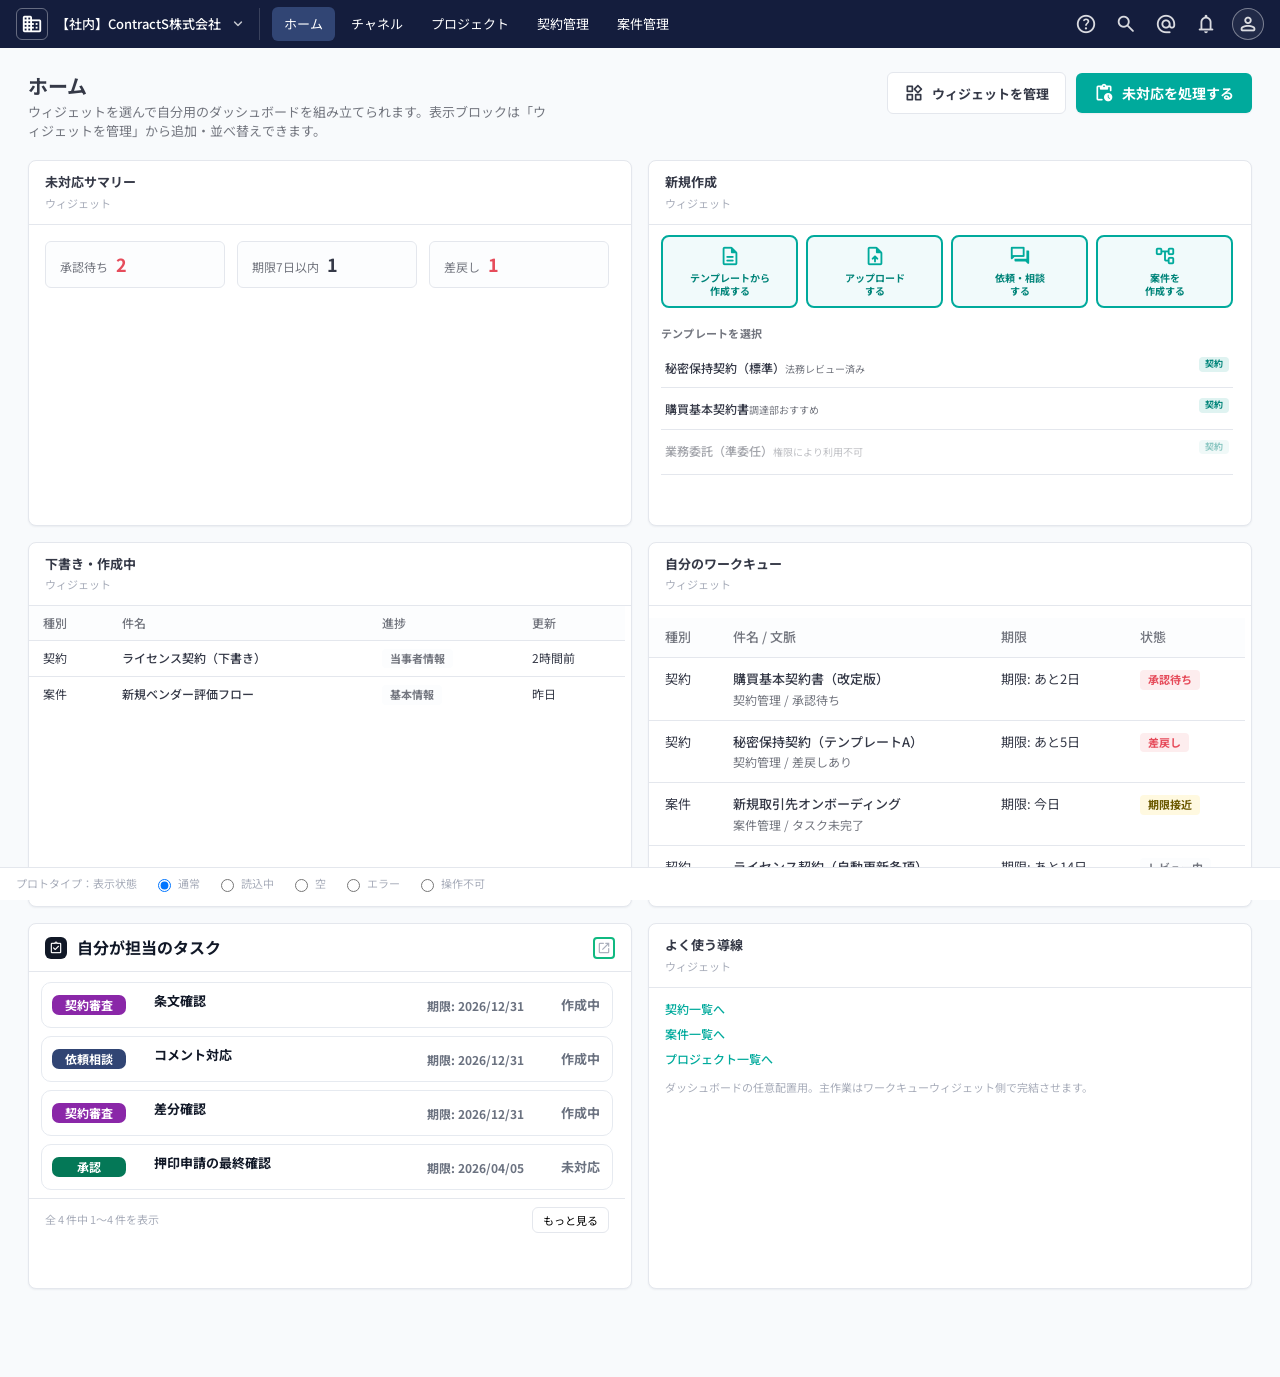
==== commit 9a6169cf: "2026040203" ====
--- a/samples/clm-home-pending/clm-home-pending-primary.html
+++ b/samples/clm-home-pending/clm-home-pending-primary.html
@@ -360,6 +360,95 @@
         grid-column: span 6;
       }
 
+      .create-primary-row {
+        display: grid;
+        grid-template-columns: 1fr 1fr;
+        gap: 10px;
+      }
+
+      .create-primary-row--quad {
+        grid-template-columns: repeat(4, minmax(0, 1fr));
+        gap: 8px;
+      }
+
+      .create-primary-row--quad .create-primary-btn {
+        min-height: 64px;
+        padding: 8px 4px;
+        font-size: 10px;
+        gap: 4px;
+      }
+
+      .create-primary-row--quad .create-primary-btn .material-symbols-rounded {
+        font-size: 22px;
+      }
+
+      .create-primary-btn {
+        display: flex;
+        flex-direction: column;
+        align-items: center;
+        justify-content: center;
+        gap: 6px;
+        padding: 12px 8px;
+        min-height: 76px;
+        border: 2px solid var(--brand-primary);
+        border-radius: 8px;
+        background: #f1fafb;
+        cursor: pointer;
+        font: inherit;
+        font-size: 12px;
+        font-weight: 700;
+        line-height: 1.35;
+        color: var(--brand-dark);
+        text-align: center;
+        box-sizing: border-box;
+      }
+
+      .create-primary-btn:hover:not(:disabled) {
+        background: #dff3f1;
+      }
+
+      .create-primary-btn:focus-visible {
+        outline: 2px solid var(--brand-primary);
+        outline-offset: 2px;
+      }
+
+      .create-primary-btn:disabled {
+        opacity: 0.45;
+        cursor: not-allowed;
+      }
+
+      .create-primary-btn .material-symbols-rounded {
+        font-size: 26px;
+        color: var(--brand-primary);
+      }
+
+      .create-template-panel {
+        padding: 8px 0 4px;
+        border-bottom: 1px solid var(--border-input);
+      }
+
+      .template-list--compact li {
+        border-bottom: 1px solid var(--border-input);
+      }
+
+      .template-list--compact button {
+        padding: 6px 2px;
+      }
+
+      .template-list--compact .template-list__name {
+        font-size: 12px;
+      }
+
+      .template-list--compact .template-list__meta {
+        font-size: 10px;
+        margin-top: 1px;
+      }
+
+      .template-list--compact .template-list__kind {
+        font-size: 9px;
+        padding: 1px 6px;
+      }
+
       @media (max-width: 960px) {
         .dashboard-grid > .widget {
           grid-column: 1 / -1;
@@ -371,74 +460,122 @@
       }
 
       .create-widget-inner {
-        display: grid;
-        grid-template-columns: 1fr 1fr;
-        gap: 16px;
-        padding: 14px;
-      }
-
-      /* ウィジェット幅が半分のときは新規作成ブロックを縦積み */
-      @media (max-width: 1200px) {
-        .create-widget-inner {
-          grid-template-columns: 1fr;
-        }
+        display: flex;
+        flex-direction: column;
+        gap: 10px;
+        padding: 10px 12px 12px;
+      }
+
+      .quick-action-group {
+        margin: 0;
+      }
+
+      .quick-action-group__head {
+        display: flex;
+        align-items: flex-end;
+        justify-content: space-between;
+        gap: 8px;
+        margin-bottom: 8px;
+      }
+
+      .quick-action-group__title {
+        margin: 0;
+        font-size: 13px;
+        font-weight: 700;
+        color: var(--text-strong);
+      }
+
+      .quick-action-link {
+        font-size: 13px;
+        font-weight: 400;
+        color: var(--brand-dark);
+        text-decoration: none;
+        white-space: nowrap;
+      }
+
+      .quick-action-link:hover {
+        text-decoration: underline;
+      }
+
+      .quick-action-card {
+        display: flex;
+        align-items: stretch;
+        justify-content: space-between;
+        gap: 10px;
+        padding: 10px 12px;
+        border: 1px solid var(--border-input);
+        border-radius: var(--radius);
+        background: #fff;
+        cursor: pointer;
+        font: inherit;
+        text-align: left;
+        width: 100%;
+        box-sizing: border-box;
+        transition: border-color 0.12s ease, background 0.12s ease;
+      }
+
+      .quick-action-card:hover:not(:disabled) {
+        border-color: var(--brand-primary);
+        background: #f1fafb;
+      }
+
+      .quick-action-card:disabled {
+        opacity: 0.45;
+        cursor: not-allowed;
+      }
+
+      .quick-action-card__main {
+        display: flex;
+        align-items: flex-start;
+        gap: 10px;
+        min-width: 0;
+      }
+
+      .quick-action-card__icon {
+        flex-shrink: 0;
+        width: 36px;
+        height: 36px;
+        border-radius: var(--radius);
+        background: #f0f3fa;
+        display: flex;
+        align-items: center;
+        justify-content: center;
+        color: var(--nav-active);
+      }
+
+      .quick-action-card__icon .material-symbols-rounded {
+        font-size: 22px;
+      }
+
+      .quick-action-card__title {
+        font-size: 13px;
+        font-weight: 700;
+        color: var(--text-strong);
+      }
+
+      .quick-action-card__desc {
+        font-size: 11px;
+        color: var(--text-section);
+        margin-top: 4px;
+        line-height: 1.45;
+        display: -webkit-box;
+        -webkit-line-clamp: 2;
+        -webkit-box-orient: vertical;
+        overflow: hidden;
+      }
+
+      .quick-action-card__arrow {
+        flex-shrink: 0;
+        color: var(--brand-primary);
+        align-self: center;
       }
 
       .create-section__title {
-        margin: 0 0 10px;
+        margin: 0 0 8px;
         font-size: 11px;
         font-weight: 700;
         color: var(--text-section);
         letter-spacing: 0.02em;
-      }
-
-      .create-actions {
-        display: flex;
-        flex-direction: column;
-        gap: 8px;
-      }
-
-      .create-action-btn {
-        display: flex;
-        align-items: center;
-        gap: 10px;
-        padding: 10px 12px;
-        border: 1px solid var(--border-input);
-        background: #fff;
-        border-radius: var(--radius);
-        cursor: pointer;
-        text-align: left;
-        font: inherit;
-        color: var(--text-strong);
-        transition: border-color 0.12s ease, background 0.12s ease;
-      }
-
-      .create-action-btn .material-symbols-rounded {
-        color: var(--brand-dark);
-        font-size: 22px;
-      }
-
-      .create-action-btn:hover:not(:disabled) {
-        border-color: var(--brand-primary);
-        background: #f1fafb;
-      }
-
-      .create-action-btn:disabled {
-        opacity: 0.45;
-        cursor: not-allowed;
-      }
-
-      .create-action-btn__text strong {
-        display: block;
-        font-size: 13px;
-        font-weight: 700;
-      }
-
-      .create-action-btn__text span {
-        display: block;
-        font-size: 11px;
-        color: var(--text-section);
-        margin-top: 2px;
       }
 
       .template-list {
@@ -515,6 +652,203 @@
         padding: 8px 14px;
       }
 
+      .tasks-widget__foot {
+        display: flex;
+        align-items: center;
+        justify-content: space-between;
+        gap: 8px;
+        flex-wrap: wrap;
+        padding: 8px 16px 12px;
+        border-top: 1px solid var(--border-input);
+        font-size: 11px;
+        color: var(--text-muted);
+      }
+
+      .tasks-widget__foot .btn-ghost {
+        font-size: 11px;
+        padding: 4px 10px;
+      }
+
+      .task-cell-title {
+        margin-top: 4px;
+        font-size: 13px;
+        font-weight: 500;
+        color: var(--text-strong);
+        line-height: 1.35;
+      }
+
+      /* 自分が担当のタスク（tasks_assigned.svg 準拠） */
+      .widget__head--tasks .widget__head-start {
+        display: flex;
+        align-items: center;
+        gap: 10px;
+        min-width: 0;
+      }
+
+      .widget__head--tasks h2 {
+        font-size: 16px;
+        font-weight: 700;
+        color: #111827;
+      }
+
+      .tasks-head-icon {
+        flex-shrink: 0;
+        width: 22px;
+        height: 22px;
+        border-radius: 6px;
+        background: #111827;
+        display: flex;
+        align-items: center;
+        justify-content: center;
+      }
+
+      .tasks-head-icon .material-symbols-rounded {
+        font-size: 14px;
+        color: #fff;
+      }
+
+      .tasks-head-open {
+        flex-shrink: 0;
+        width: 22px;
+        height: 22px;
+        padding: 0;
+        border: 2px solid #10b981;
+        border-radius: 4px;
+        background: transparent;
+        color: #10b981;
+        cursor: pointer;
+        display: flex;
+        align-items: center;
+        justify-content: center;
+      }
+
+      .tasks-head-open .material-symbols-rounded {
+        font-size: 14px;
+      }
+
+      .tasks-head-open:hover:not(:disabled) {
+        background: rgba(16, 185, 129, 0.08);
+      }
+
+      .tasks-head-open:focus-visible {
+        outline: 2px solid #10b981;
+        outline-offset: 2px;
+      }
+
+      .tasks-head-open:disabled {
+        opacity: 0.45;
+        cursor: not-allowed;
+      }
+
+      .tasks-assigned {
+        display: flex;
+        flex-direction: column;
+        min-height: 0;
+        flex: 1;
+      }
+
+      .tasks-assigned__list {
+        flex: 1;
+        min-height: 0;
+        overflow-y: auto;
+        padding: 10px 12px 8px;
+        display: flex;
+        flex-direction: column;
+        gap: 8px;
+      }
+
+      .tasks-assigned-row {
+        display: grid;
+        grid-template-columns: 5.75rem minmax(0, 1fr) 7.75rem auto;
+        grid-template-rows: auto auto;
+        align-items: center;
+        column-gap: 10px;
+        row-gap: 2px;
+        min-height: 46px;
+        padding: 8px 12px 8px 10px;
+        border: 1px solid #e6eaf0;
+        border-radius: 10px;
+        background: #fff;
+        cursor: pointer;
+        font: inherit;
+        text-align: left;
+        width: 100%;
+        box-sizing: border-box;
+        transition: border-color 0.12s ease, box-shadow 0.12s ease;
+      }
+
+      .tasks-assigned-row:hover:not(:disabled) {
+        border-color: #cdd4df;
+        box-shadow: 0 8px 24px rgba(11, 18, 32, 0.1);
+      }
+
+      button.tasks-assigned-row:disabled {
+        opacity: 0.55;
+        cursor: not-allowed;
+      }
+
+      .tasks-pill {
+        grid-row: 1 / -1;
+        justify-self: start;
+        align-self: center;
+        min-width: 74px;
+        height: 20px;
+        padding: 0 8px;
+        border-radius: 7px;
+        font-size: 12px;
+        font-weight: 700;
+        color: #fff;
+        display: inline-flex;
+        align-items: center;
+        justify-content: center;
+        line-height: 1;
+      }
+
+      .tasks-pill--review {
+        background: #8a27a8;
+      }
+
+      .tasks-pill--consult {
+        background: #314574;
+      }
+
+      .tasks-pill--approval {
+        background: #047857;
+      }
+
+      .tasks-assigned-row__title {
+        grid-column: 2;
+        grid-row: 1;
+        min-width: 0;
+        font-size: 13px;
+        font-weight: 700;
+        color: #111827;
+        line-height: 1.3;
+      }
+
+      .tasks-assigned-row__due {
+        grid-column: 3;
+        grid-row: 1 / -1;
+        justify-self: start;
+        align-self: center;
+        font-size: 12px;
+        font-weight: 700;
+        color: #6b7280;
+        line-height: 1.3;
+        white-space: nowrap;
+      }
+
+      .tasks-assigned-row__status {
+        grid-column: 4;
+        grid-row: 1 / -1;
+        justify-self: end;
+        align-self: center;
+        font-size: 13px;
+        font-weight: 700;
+        color: #6b7280;
+        text-align: right;
+      }
+
       .kpi-row {
         display: flex;
         flex-wrap: wrap;
@@ -790,6 +1124,199 @@
       .modal-backdrop.is-open {
         opacity: 1;
         pointer-events: auto;
+      }
+
+      /* タスク詳細：右ドロワー */
+      .task-drawer-root {
+        position: fixed;
+        inset: 0;
+        z-index: 105;
+        pointer-events: none;
+        visibility: hidden;
+      }
+
+      .task-drawer-root.is-open {
+        pointer-events: auto;
+        visibility: visible;
+      }
+
+      .task-drawer-backdrop {
+        position: absolute;
+        inset: 0;
+        background: rgba(20, 29, 61, 0.35);
+        opacity: 0;
+        transition: opacity 0.2s ease;
+      }
+
+      .task-drawer-root.is-open .task-drawer-backdrop {
+        opacity: 1;
+      }
+
+      .task-drawer-panel {
+        position: absolute;
+        top: 0;
+        right: 0;
+        bottom: 0;
+        width: min(440px, 100vw);
+        max-width: 100%;
+        background: #fff;
+        box-shadow: -8px 0 32px rgba(20, 29, 61, 0.14);
+        display: flex;
+        flex-direction: column;
+        transform: translateX(100%);
+        transition: transform 0.28s cubic-bezier(0.4, 0, 0.2, 1);
+      }
+
+      .task-drawer-root.is-open .task-drawer-panel {
+        transform: translateX(0);
+      }
+
+      .task-drawer-panel__head {
+        flex-shrink: 0;
+        display: flex;
+        align-items: flex-start;
+        justify-content: space-between;
+        gap: 12px;
+        padding: 14px 16px;
+        border-bottom: 1px solid var(--border-input);
+      }
+
+      .task-drawer-panel__head h2 {
+        margin: 0;
+        font-size: 15px;
+        font-weight: 700;
+        color: #111827;
+        line-height: 1.4;
+        padding-right: 8px;
+      }
+
+      .task-drawer-panel__close {
+        flex-shrink: 0;
+        width: 36px;
+        height: 36px;
+        border: none;
+        background: transparent;
+        border-radius: var(--radius);
+        cursor: pointer;
+        color: var(--text-section);
+        display: flex;
+        align-items: center;
+        justify-content: center;
+      }
+
+      .task-drawer-panel__close:hover {
+        background: var(--page-bg);
+        color: var(--text-strong);
+      }
+
+      .task-drawer-panel__body {
+        flex: 1;
+        min-height: 0;
+        overflow-y: auto;
+        padding: 16px 18px 24px;
+      }
+
+      .task-drawer-deadline {
+        font-size: 13px;
+        font-weight: 700;
+        color: var(--text-strong);
+        margin-bottom: 16px;
+        padding-bottom: 14px;
+        border-bottom: 1px solid var(--border-input);
+      }
+
+      .task-drawer-deadline span {
+        color: var(--text-section);
+        font-weight: 500;
+        margin-right: 6px;
+      }
+
+      .task-drawer-field {
+        margin-bottom: 14px;
+      }
+
+      .task-drawer-field__label {
+        display: block;
+        font-size: 11px;
+        font-weight: 700;
+        color: var(--text-section);
+        margin-bottom: 6px;
+      }
+
+      .task-drawer-person {
+        display: flex;
+        align-items: center;
+        gap: 10px;
+      }
+
+      .task-drawer-person__av {
+        width: 32px;
+        height: 32px;
+        border-radius: 50%;
+        background: var(--border-input);
+        display: flex;
+        align-items: center;
+        justify-content: center;
+        font-size: 12px;
+        font-weight: 700;
+        color: var(--text-section);
+        border: 1px solid var(--border-input);
+      }
+
+      .task-drawer-person__main {
+        font-size: 13px;
+        font-weight: 500;
+        color: var(--text-strong);
+      }
+
+      .task-drawer-person__sub {
+        font-size: 11px;
+        color: var(--text-muted);
+        margin-top: 2px;
+      }
+
+      .task-drawer-field__text {
+        font-size: 13px;
+        color: var(--text-strong);
+        line-height: 1.5;
+      }
+
+      .task-drawer-field__text a {
+        color: var(--brand-dark);
+        text-decoration: none;
+      }
+
+      .task-drawer-field__text a:hover {
+        text-decoration: underline;
+      }
+
+      .task-drawer-comments {
+        margin-top: 20px;
+        padding-top: 16px;
+        border-top: 1px solid var(--border-input);
+      }
+
+      .task-drawer-comments textarea {
+        width: 100%;
+        min-height: 72px;
+        margin-top: 8px;
+        padding: 10px 12px;
+        font: inherit;
+        font-size: 13px;
+        border: 1px solid var(--border-input);
+        border-radius: var(--radius);
+        resize: vertical;
+        box-sizing: border-box;
+      }
+
+      .task-drawer-comments textarea:disabled {
+        background: var(--table-header);
+        color: var(--text-section);
+      }
+
+      .tasks-assigned-row.is-selected {
+        border-color: var(--brand-primary);
+        box-shadow: 0 0 0 1px var(--brand-primary);
       }
 
       .modal {
@@ -1034,6 +1561,35 @@
 
       <div class="dashboard" id="dashboard"></div>
     </main>
+
+    <div
+      class="task-drawer-root"
+      id="taskDrawerRoot"
+      hidden
+      aria-hidden="true"
+    >
+      <div class="task-drawer-backdrop" id="taskDrawerBackdrop" tabindex="-1"></div>
+      <aside
+        class="task-drawer-panel"
+        role="dialog"
+        aria-modal="true"
+        aria-labelledby="taskDrawerTitle"
+        id="taskDrawerPanel"
+      >
+        <div class="task-drawer-panel__head">
+          <h2 id="taskDrawerTitle">タスク</h2>
+          <button
+            type="button"
+            class="task-drawer-panel__close"
+            id="taskDrawerClose"
+            aria-label="パネルを閉じる"
+          >
+            <span class="material-symbols-rounded">close</span>
+          </button>
+        </div>
+        <div class="task-drawer-panel__body" id="taskDrawerBody"></div>
+      </aside>
+    </div>
 
     <div
       class="modal-backdrop"
@@ -1101,7 +1657,7 @@
           },
           create: {
             title: "新規作成",
-            desc: "契約・案件・プロジェクトのクイック作成と、テンプレートからの作成導線です。",
+            desc: "ホームのクイックアクション（依頼・相談／法務相談／案件）＋テンプレートからの契約作成です。",
             className: "widget--create",
           },
           drafts: {
@@ -1114,6 +1670,11 @@
             desc: "未対応の契約・案件タスクをテーブルで表示します。",
             className: "widget--queue",
           },
+          tasks: {
+            title: "自分が担当のタスク",
+            desc: "担当タスクをカード行で表示（tasks_assigned.svg イメージ）。",
+            className: "widget--tasks",
+          },
           shortcuts: {
             title: "よく使う導線",
             desc: "契約・案件・プロジェクト一覧へのショートカットです。",
@@ -1131,6 +1692,7 @@
           "create",
           "drafts",
           "queue",
+          "tasks",
           "shortcuts",
           "news",
         ];
@@ -1139,6 +1701,7 @@
           create: true,
           drafts: true,
           queue: true,
+          tasks: true,
           shortcuts: true,
           news: false,
         };
@@ -1232,6 +1795,75 @@
           },
         ];
 
+        /* 一覧行＋右ドロワー詳細用ダミー（実在名は使用しない） */
+        const ASSIGNED_TASK_ROWS = [
+          {
+            pill: "契約審査",
+            pillVariant: "review",
+            title: "条文確認",
+            fullTitle: "【契約審査依頼】条文確認",
+            due: "2026/12/31",
+            dueDetail: "2026/12/31 18:00",
+            status: "作成中",
+            statusVariant: "neutral",
+            requester: { initial: "上", name: "上村 瀬" },
+            assignee: { initial: "承", team: "承認チームA", members: "2人のメンバー" },
+            followers: "指定なし",
+            contractId: "contracts-47293",
+            contractName: "【ContractS検証用】購買基本契約（改定案）",
+            content:
+              "条文の整合性を確認してください。特に免責・責任限定条項について、取引実態と齟齬がないかご確認をお願いします。",
+          },
+          {
+            pill: "依頼相談",
+            pillVariant: "consult",
+            title: "コメント対応",
+            fullTitle: "【依頼・相談】コメント対応",
+            due: "2026/12/31",
+            dueDetail: "2026/12/31 12:00",
+            status: "作成中",
+            statusVariant: "neutral",
+            requester: { initial: "田", name: "田中 花子" },
+            assignee: { initial: "相", team: "法務相談窓口", members: "1人のメンバー" },
+            followers: "鈴木 一郎",
+            contractId: "contracts-48102",
+            contractName: "秘密保持契約（標準テンプレート）",
+            content: "スレッドに投稿されたコメントへの回答をお願いします。",
+          },
+          {
+            pill: "契約審査",
+            pillVariant: "review",
+            title: "差分確認",
+            fullTitle: "【契約審査依頼】差分確認",
+            due: "2026/12/31",
+            dueDetail: "2026/12/30 17:00",
+            status: "作成中",
+            statusVariant: "neutral",
+            requester: { initial: "鈴", name: "鈴木 一郎" },
+            assignee: { initial: "審", team: "契約審査G", members: "4人のメンバー" },
+            followers: "指定なし",
+            contractId: "contracts-50188",
+            contractName: "ライセンス契約（自動更新）",
+            content: "前回版からの差分を確認し、リーガル観点での指摘事項があればコメントをお願いします。",
+          },
+          {
+            pill: "承認",
+            pillVariant: "approval",
+            title: "押印申請の最終確認",
+            fullTitle: "【承認依頼】押印申請の最終確認",
+            due: "2026/04/05",
+            dueDetail: "2026/04/05 09:00",
+            status: "未対応",
+            statusVariant: "attention",
+            requester: { initial: "高", name: "高橋 次郎" },
+            assignee: { initial: "承", team: "承認チームB", members: "3人のメンバー" },
+            followers: "上村 瀬",
+            contractId: "contracts-51001",
+            contractName: "業務委託契約（準委任）",
+            content: "押印申請内容と添付文書の突合を行い、問題なければ承認してください。",
+          },
+        ];
+
         let uiState = "default";
         let activeFilter = null;
 
@@ -1254,6 +1886,120 @@
           live: document.getElementById("live"),
         };
 
+        let taskDrawerReturnFocus = null;
+
+        function getTaskDrawerEls() {
+          return {
+            root: document.getElementById("taskDrawerRoot"),
+            backdrop: document.getElementById("taskDrawerBackdrop"),
+            closeBtn: document.getElementById("taskDrawerClose"),
+            title: document.getElementById("taskDrawerTitle"),
+            body: document.getElementById("taskDrawerBody"),
+          };
+        }
+
+        function renderTaskDrawerBody(task) {
+          return (
+            '<div class="task-drawer-deadline"><span>締切日:</span> ' +
+            task.dueDetail +
+            '</div><div class="task-drawer-field"><span class="task-drawer-field__label">依頼者</span><div class="task-drawer-person"><div class="task-drawer-person__av">' +
+            task.requester.initial +
+            '</div><div><div class="task-drawer-person__main">' +
+            task.requester.name +
+            '</div></div></div></div><div class="task-drawer-field"><span class="task-drawer-field__label">担当者</span><div class="task-drawer-person"><div class="task-drawer-person__av">' +
+            task.assignee.initial +
+            '</div><div><div class="task-drawer-person__main">' +
+            task.assignee.team +
+            '</div><div class="task-drawer-person__sub">' +
+            task.assignee.members +
+            '</div></div></div></div><div class="task-drawer-field"><span class="task-drawer-field__label">フォロワー</span><div class="task-drawer-field__text">' +
+            task.followers +
+            '</div></div><div class="task-drawer-field"><span class="task-drawer-field__label">契約</span><div class="task-drawer-field__text"><a href="#" data-contract-link>' +
+            task.contractId +
+            " · " +
+            task.contractName +
+            '</a></div></div><div class="task-drawer-field"><span class="task-drawer-field__label">内容</span><div class="task-drawer-field__text">' +
+            task.content +
+            '</div></div><div class="task-drawer-field"><span class="task-drawer-field__label">ステータス</span><div><span class="badge badge--' +
+            task.statusVariant +
+            '">' +
+            task.status +
+            '</span></div></div><div class="task-drawer-comments"><span class="task-drawer-field__label">コメント</span><textarea disabled rows="3" placeholder="コメントを入力…（プロトタイプでは入力不可）"></textarea></div>'
+          );
+        }
+
+        function openTaskDrawer(task, rowEl) {
+          const d = getTaskDrawerEls();
+          if (!d.root) return;
+          taskDrawerReturnFocus = rowEl || null;
+          document.querySelectorAll(".tasks-assigned-row.is-selected").forEach(function (el) {
+            el.classList.remove("is-selected");
+          });
+          if (rowEl) {
+            rowEl.classList.add("is-selected");
+          }
+          d.title.textContent = task.fullTitle;
+          d.body.innerHTML = renderTaskDrawerBody(task);
+          d.body.querySelector("[data-contract-link]")?.addEventListener("click", function (e) {
+            e.preventDefault();
+            e.stopPropagation();
+            announce("契約詳細へ遷移する想定です。");
+          });
+          d.root.hidden = false;
+          d.root.removeAttribute("aria-hidden");
+          document.body.style.overflow = "hidden";
+          requestAnimationFrame(function () {
+            d.root.classList.add("is-open");
+          });
+          announce("タスク詳細パネルを開きました。");
+          setTimeout(function () {
+            d.closeBtn.focus();
+          }, 80);
+        }
+
+        function closeTaskDrawer() {
+          const d = getTaskDrawerEls();
+          if (!d.root || d.root.hidden) return;
+          d.root.classList.remove("is-open");
+          document.body.style.overflow = "";
+          setTimeout(function () {
+            if (d.root.classList.contains("is-open")) return;
+            d.root.hidden = true;
+            d.root.setAttribute("aria-hidden", "true");
+            document.querySelectorAll(".tasks-assigned-row.is-selected").forEach(function (el) {
+              el.classList.remove("is-selected");
+            });
+            if (taskDrawerReturnFocus && taskDrawerReturnFocus.isConnected) {
+              taskDrawerReturnFocus.focus();
+            }
+            taskDrawerReturnFocus = null;
+          }, 300);
+        }
+
+        function resetTaskDrawerForNav() {
+          const root = document.getElementById("taskDrawerRoot");
+          if (!root) return;
+          root.classList.remove("is-open");
+          root.hidden = true;
+          root.setAttribute("aria-hidden", "true");
+          document.body.style.overflow = "";
+          document.querySelectorAll(".tasks-assigned-row.is-selected").forEach(function (el) {
+            el.classList.remove("is-selected");
+          });
+          taskDrawerReturnFocus = null;
+        }
+
+        function initTaskDrawer() {
+          const d = getTaskDrawerEls();
+          if (!d.root || !d.closeBtn) return;
+          d.closeBtn.addEventListener("click", function () {
+            closeTaskDrawer();
+          });
+          d.backdrop.addEventListener("click", function () {
+            closeTaskDrawer();
+          });
+        }
+
         function announce(msg) {
           els.live.textContent = "";
           requestAnimationFrame(function () {
@@ -1275,6 +2021,7 @@
         }
 
         function openModal() {
+          resetTaskDrawerForNav();
           draftEnabled = Object.assign({}, enabledWidgets);
           draftOrder = widgetOrder.slice();
           renderModalContent();
@@ -1467,15 +2214,14 @@
 
           if (uiState === "loading") {
             inner.innerHTML =
-              '<div><div class="skeleton" style="width:40%;height:12px;margin-bottom:12px"></div><div class="skeleton" style="height:44px;margin-bottom:8px"></div><div class="skeleton" style="height:44px;margin-bottom:8px"></div><div class="skeleton" style="height:44px"></div></div>' +
-              '<div><div class="skeleton" style="width:40%;height:12px;margin-bottom:12px"></div><div class="skeleton" style="height:52px;margin-bottom:8px"></div><div class="skeleton" style="height:52px"></div></div>';
+              '<div class="create-primary-row create-primary-row--quad" style="margin-bottom:8px"><div class="skeleton" style="height:64px"></div><div class="skeleton" style="height:64px"></div><div class="skeleton" style="height:64px"></div><div class="skeleton" style="height:64px"></div></div><div class="skeleton" style="width:50%;height:11px;margin-bottom:6px"></div><div class="skeleton" style="height:32px;margin-bottom:4px"></div><div class="skeleton" style="height:32px"></div>';
             host.appendChild(inner);
             return;
           }
 
           if (uiState === "error") {
             inner.innerHTML =
-              '<div class="error-block" style="grid-column:1/-1"><p>新規作成メニューを読み込めませんでした。</p><button type="button" class="btn-ghost" id="retryCreate">再試行</button></div>';
+              '<div class="error-block"><p>新規作成メニューを読み込めませんでした。</p><button type="button" class="btn-ghost" id="retryCreate">再試行</button></div>';
             host.appendChild(inner);
             setTimeout(function () {
               document.getElementById("retryCreate")?.addEventListener("click", function () {
@@ -1488,64 +2234,78 @@
             return;
           }
 
-          const left = document.createElement("div");
-          left.innerHTML =
-            '<p class="create-section__title">クイック新規作成</p><div class="create-actions" id="createQuickHost"></div>';
-          const quickHost = left.querySelector("#createQuickHost");
-
-          const quickDefs = [
-            {
-              icon: "post_add",
-              label: "契約を新規作成",
-              sub: "白紙から契約書を起案します",
-              action: "契約の新規作成画面へ遷移する想定です。",
-            },
-            {
-              icon: "folder_special",
-              label: "案件を新規作成",
-              sub: "案件管理に新しい案件を追加します",
-              action: "案件の新規作成画面へ遷移する想定です。",
-            },
-            {
-              icon: "workspaces",
-              label: "プロジェクトを新規作成",
-              sub: "関連契約を束ねるプロジェクトを作成します",
-              action: "プロジェクトの新規作成画面へ遷移する想定です。",
-            },
-            {
-              icon: "hub",
-              label: "チャネルを新規作成",
-              sub: "外部共有用のチャネルを用意します",
-              action: "チャネルの新規作成画面へ遷移する想定です。",
-            },
-          ];
-
-          quickDefs.forEach(function (q) {
-            const btn = document.createElement("button");
-            btn.type = "button";
-            btn.className = "create-action-btn";
-            btn.innerHTML =
-              '<span class="material-symbols-rounded">' +
-              q.icon +
-              '</span><span class="create-action-btn__text"><strong>' +
-              q.label +
-              "</strong><span>" +
-              q.sub +
-              "</span></span>";
-            if (uiState === "disabled") {
-              btn.disabled = true;
-            } else {
-              btn.addEventListener("click", function () {
-                announce(q.action);
+          const topRow = document.createElement("div");
+          topRow.className = "create-primary-row create-primary-row--quad";
+
+          const btnTemplate = document.createElement("button");
+          btnTemplate.type = "button";
+          btnTemplate.className = "create-primary-btn";
+          btnTemplate.innerHTML =
+            '<span class="material-symbols-rounded" aria-hidden="true">description</span><span>テンプレートから<br />作成する</span>';
+          if (uiState === "disabled") {
+            btnTemplate.disabled = true;
+          } else {
+            btnTemplate.addEventListener("click", function () {
+              announce("テンプレート一覧から契約を作成します。下の一覧から選択してください。");
+              document.getElementById("createTemplateAnchor")?.scrollIntoView({
+                behavior: "smooth",
+                block: "nearest",
               });
-            }
-            quickHost.appendChild(btn);
-          });
-
-          const right = document.createElement("div");
-          right.innerHTML =
-            '<p class="create-section__title">テンプレートから作成</p><ul class="template-list" id="templateListHost"></ul>';
-          const listHost = right.querySelector("#templateListHost");
+            });
+          }
+
+          const btnUpload = document.createElement("button");
+          btnUpload.type = "button";
+          btnUpload.className = "create-primary-btn";
+          btnUpload.innerHTML =
+            '<span class="material-symbols-rounded" aria-hidden="true">upload_file</span><span>アップロード<br />する</span>';
+          if (uiState === "disabled") {
+            btnUpload.disabled = true;
+          } else {
+            btnUpload.addEventListener("click", function () {
+              announce("契約書ファイルをアップロードして新規作成する画面へ遷移する想定です。");
+            });
+          }
+
+          const btnRequest = document.createElement("button");
+          btnRequest.type = "button";
+          btnRequest.className = "create-primary-btn";
+          btnRequest.innerHTML =
+            '<span class="material-symbols-rounded" aria-hidden="true">forum</span><span>依頼・相談<br />する</span>';
+          if (uiState === "disabled") {
+            btnRequest.disabled = true;
+          } else {
+            btnRequest.addEventListener("click", function () {
+              announce("依頼・相談フォームへ遷移する想定です。");
+            });
+          }
+
+          const btnMatter = document.createElement("button");
+          btnMatter.type = "button";
+          btnMatter.className = "create-primary-btn";
+          btnMatter.innerHTML =
+            '<span class="material-symbols-rounded" aria-hidden="true">account_tree</span><span>案件を<br />作成する</span>';
+          if (uiState === "disabled") {
+            btnMatter.disabled = true;
+          } else {
+            btnMatter.addEventListener("click", function () {
+              announce("案件の新規作成画面へ遷移する想定です。");
+            });
+          }
+
+          topRow.appendChild(btnTemplate);
+          topRow.appendChild(btnUpload);
+          topRow.appendChild(btnRequest);
+          topRow.appendChild(btnMatter);
+          inner.appendChild(topRow);
+
+          const tmplBlock = document.createElement("div");
+          tmplBlock.className = "create-template-panel";
+          tmplBlock.id = "createTemplateAnchor";
+          tmplBlock.innerHTML =
+            '<p class="create-section__title" style="margin-bottom:6px">テンプレートを選択</p><ul class="template-list template-list--compact" id="templateListHost"></ul>';
+          inner.appendChild(tmplBlock);
+          const listHost = tmplBlock.querySelector("#templateListHost");
 
           if (uiState === "empty") {
             listHost.innerHTML =
@@ -1576,8 +2336,6 @@
             });
           }
 
-          inner.appendChild(left);
-          inner.appendChild(right);
           host.appendChild(inner);
         }
 
@@ -1791,6 +2549,106 @@
           host.appendChild(body);
         }
 
+        function renderTasksWidget(host) {
+          const wrap = document.createElement("div");
+          wrap.className = "widget__body tasks-assigned";
+
+          if (uiState === "loading") {
+            wrap.innerHTML =
+              '<div class="tasks-assigned__list"><div class="skeleton" style="height:46px;border-radius:10px"></div><div class="skeleton" style="height:46px;border-radius:10px"></div><div class="skeleton" style="height:46px;border-radius:10px"></div></div>';
+            host.appendChild(wrap);
+            return;
+          }
+
+          if (uiState === "error") {
+            const box = document.createElement("div");
+            box.className = "error-block";
+            box.innerHTML =
+              '<p>タスクを読み込めませんでした。</p><button type="button" class="btn-ghost" id="retryTasks">再試行</button>';
+            wrap.appendChild(box);
+            host.appendChild(wrap);
+            setTimeout(function () {
+              document.getElementById("retryTasks")?.addEventListener("click", function () {
+                uiState = "default";
+                syncRadios();
+                fullRender();
+                announce("再読み込みしました。");
+              });
+            }, 0);
+            return;
+          }
+
+          if (uiState === "empty") {
+            const box = document.createElement("div");
+            box.className = "empty-block";
+            box.innerHTML =
+              "<p>表示するタスクはありません。</p><button type=\"button\" class=\"btn-ghost\" id=\"allTasks\">タスクの全件表示へ</button>";
+            wrap.appendChild(box);
+            host.appendChild(wrap);
+            setTimeout(function () {
+              document.getElementById("allTasks")?.addEventListener("click", function () {
+                announce("タスク一覧画面へ遷移する想定です。");
+              });
+            }, 0);
+            return;
+          }
+
+          const list = document.createElement("div");
+          list.className = "tasks-assigned__list";
+
+          ASSIGNED_TASK_ROWS.forEach(function (t) {
+            const row = document.createElement("button");
+            row.type = "button";
+            row.className = "tasks-assigned-row";
+            if (uiState === "disabled") {
+              row.disabled = true;
+            }
+            const pillClass =
+              t.pillVariant === "consult"
+                ? "tasks-pill--consult"
+                : t.pillVariant === "approval"
+                  ? "tasks-pill--approval"
+                  : "tasks-pill--review";
+            row.innerHTML =
+              '<span class="tasks-pill ' +
+              pillClass +
+              '">' +
+              t.pill +
+              '</span><span class="tasks-assigned-row__title">' +
+              t.title +
+              '</span><span class="tasks-assigned-row__due">期限: ' +
+              t.due +
+              '</span><span class="tasks-assigned-row__status">' +
+              t.status +
+              "</span>";
+            if (uiState !== "disabled") {
+              row.addEventListener("click", function () {
+                openTaskDrawer(t, row);
+              });
+            }
+            list.appendChild(row);
+          });
+
+          wrap.appendChild(list);
+
+          const foot = document.createElement("div");
+          foot.className = "tasks-widget__foot";
+          foot.innerHTML =
+            "<span>全 " +
+            ASSIGNED_TASK_ROWS.length +
+            " 件中 1〜" +
+            ASSIGNED_TASK_ROWS.length +
+            ' 件を表示</span><button type="button" class="btn-ghost" id="tasksMore">もっと見る</button>';
+          wrap.appendChild(foot);
+          host.appendChild(wrap);
+
+          setTimeout(function () {
+            document.getElementById("tasksMore")?.addEventListener("click", function () {
+              announce("タスクの全件一覧へ遷移する想定です。");
+            });
+          }, 0);
+        }
+
         function renderShortcutsWidget(host) {
           const div = document.createElement("div");
           div.className = "shortcuts-body widget__body";
@@ -1821,6 +2679,7 @@
         }
 
         function renderDashboard() {
+          resetTaskDrawerForNav();
           els.dashboard.innerHTML = "";
           const ids = visibleWidgetIds();
 
@@ -1843,18 +2702,39 @@
             section.className = "widget " + def.className;
             section.id = "w-" + wid;
             const head = document.createElement("div");
-            head.className = "widget__head";
-            head.innerHTML =
-              "<div><h2>" +
-              def.title +
-              '</h2><span>ウィジェット</span></div>';
+            if (wid === "tasks") {
+              head.className = "widget__head widget__head--tasks";
+              head.innerHTML =
+                '<div class="widget__head-start"><span class="tasks-head-icon" aria-hidden="true"><span class="material-symbols-rounded">assignment_turned_in</span></span><div><h2>' +
+                def.title +
+                '</h2></div></div><button type="button" class="tasks-head-open" aria-label="タスク一覧を開く"><span class="material-symbols-rounded" aria-hidden="true">open_in_new</span></button>';
+            } else {
+              head.className = "widget__head";
+              head.innerHTML =
+                "<div><h2>" +
+                def.title +
+                "</h2><span>ウィジェット</span></div>";
+            }
             section.appendChild(head);
+            if (wid === "tasks") {
+              const openBtn = head.querySelector(".tasks-head-open");
+              if (openBtn) {
+                if (uiState === "disabled") {
+                  openBtn.disabled = true;
+                } else {
+                  openBtn.addEventListener("click", function () {
+                    announce("タスク一覧画面へ遷移する想定です。");
+                  });
+                }
+              }
+            }
             const bodyHost = document.createElement("div");
             bodyHost.className = "widget__body-outer";
             if (wid === "kpi") renderKpiWidget(bodyHost);
             else if (wid === "create") renderCreateWidget(bodyHost);
             else if (wid === "drafts") renderDraftsWidget(bodyHost);
             else if (wid === "queue") renderQueueWidget(bodyHost);
+            else if (wid === "tasks") renderTasksWidget(bodyHost);
             else if (wid === "shortcuts") renderShortcutsWidget(bodyHost);
             else if (wid === "news") renderNewsWidget(bodyHost);
             section.appendChild(bodyHost);
@@ -1927,9 +2807,17 @@
         });
 
         document.addEventListener("keydown", function (e) {
-          if (e.key === "Escape" && !els.modal.hidden) closeModal();
+          if (e.key !== "Escape") return;
+          const tdRoot = document.getElementById("taskDrawerRoot");
+          if (tdRoot && !tdRoot.hidden && tdRoot.classList.contains("is-open")) {
+            e.preventDefault();
+            closeTaskDrawer();
+            return;
+          }
+          if (!els.modal.hidden) closeModal();
         });
 
+        initTaskDrawer();
         fullRender();
       })();
     </script>
